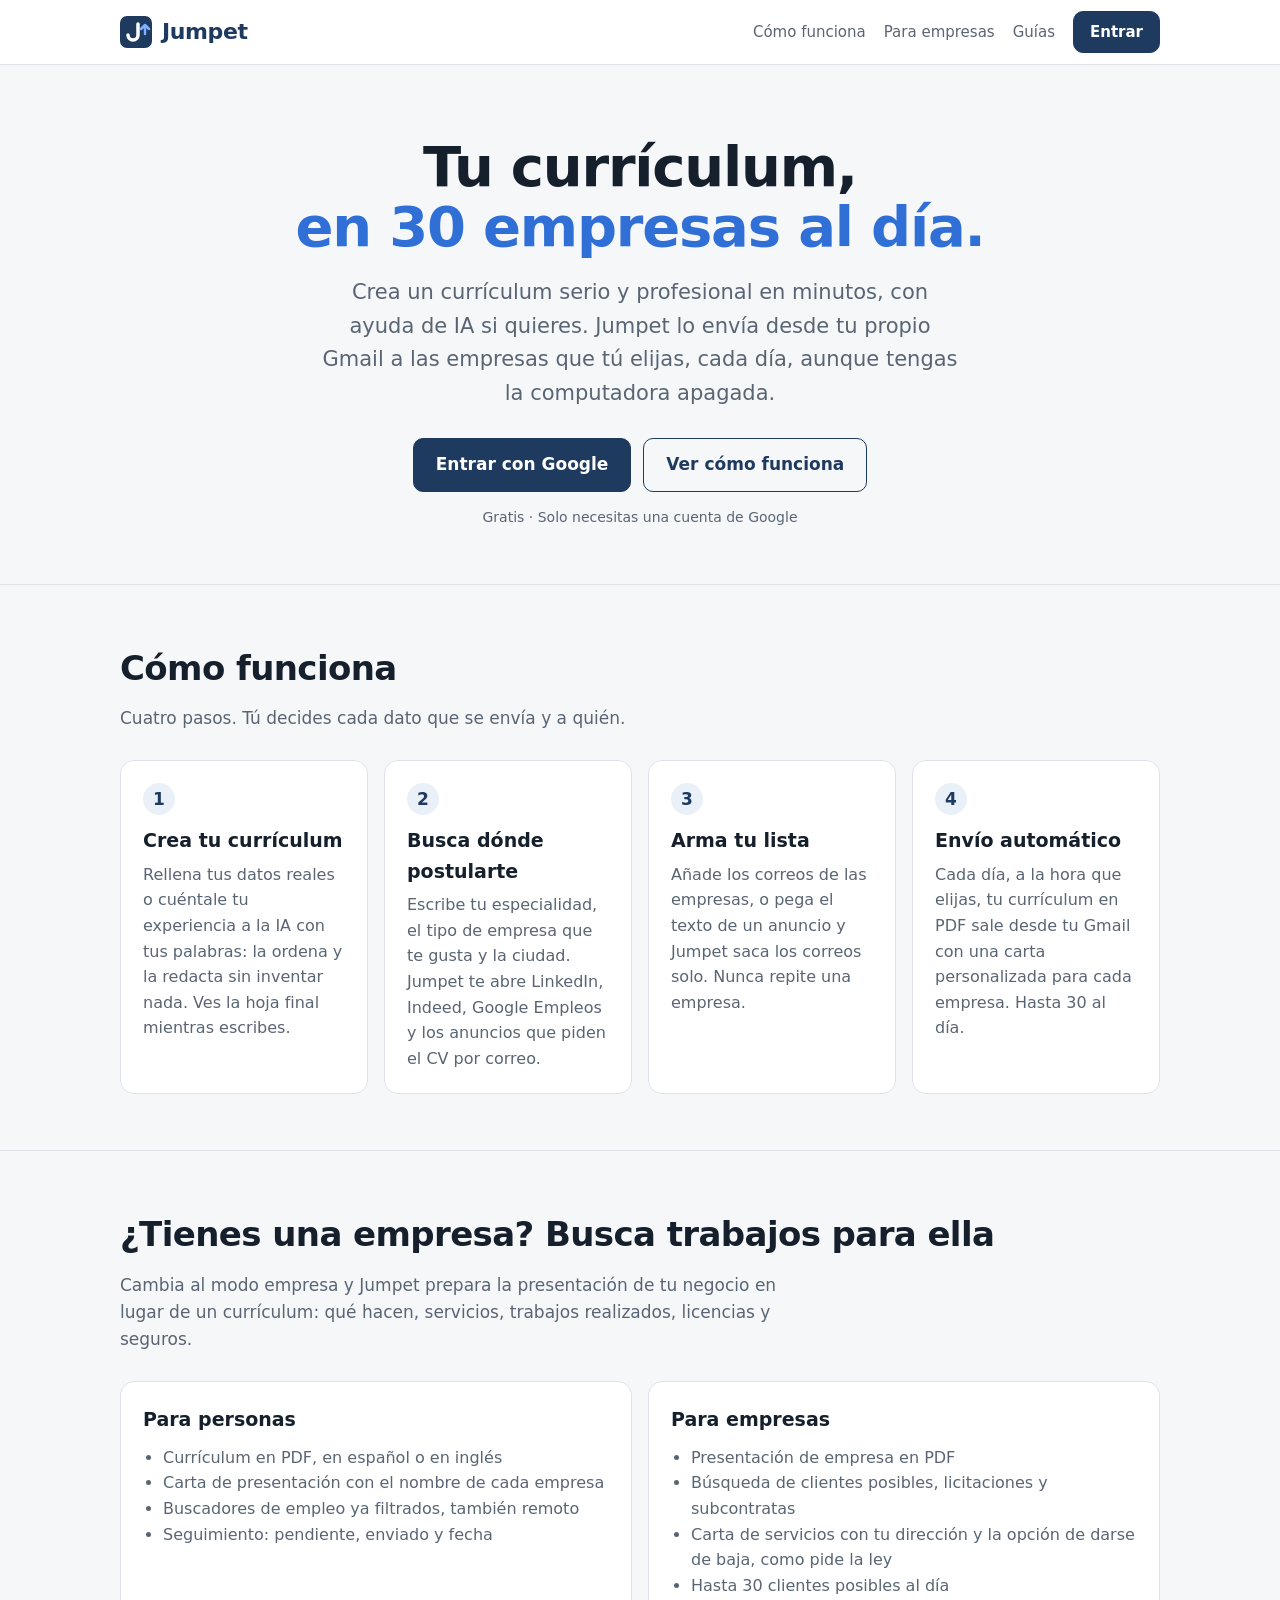
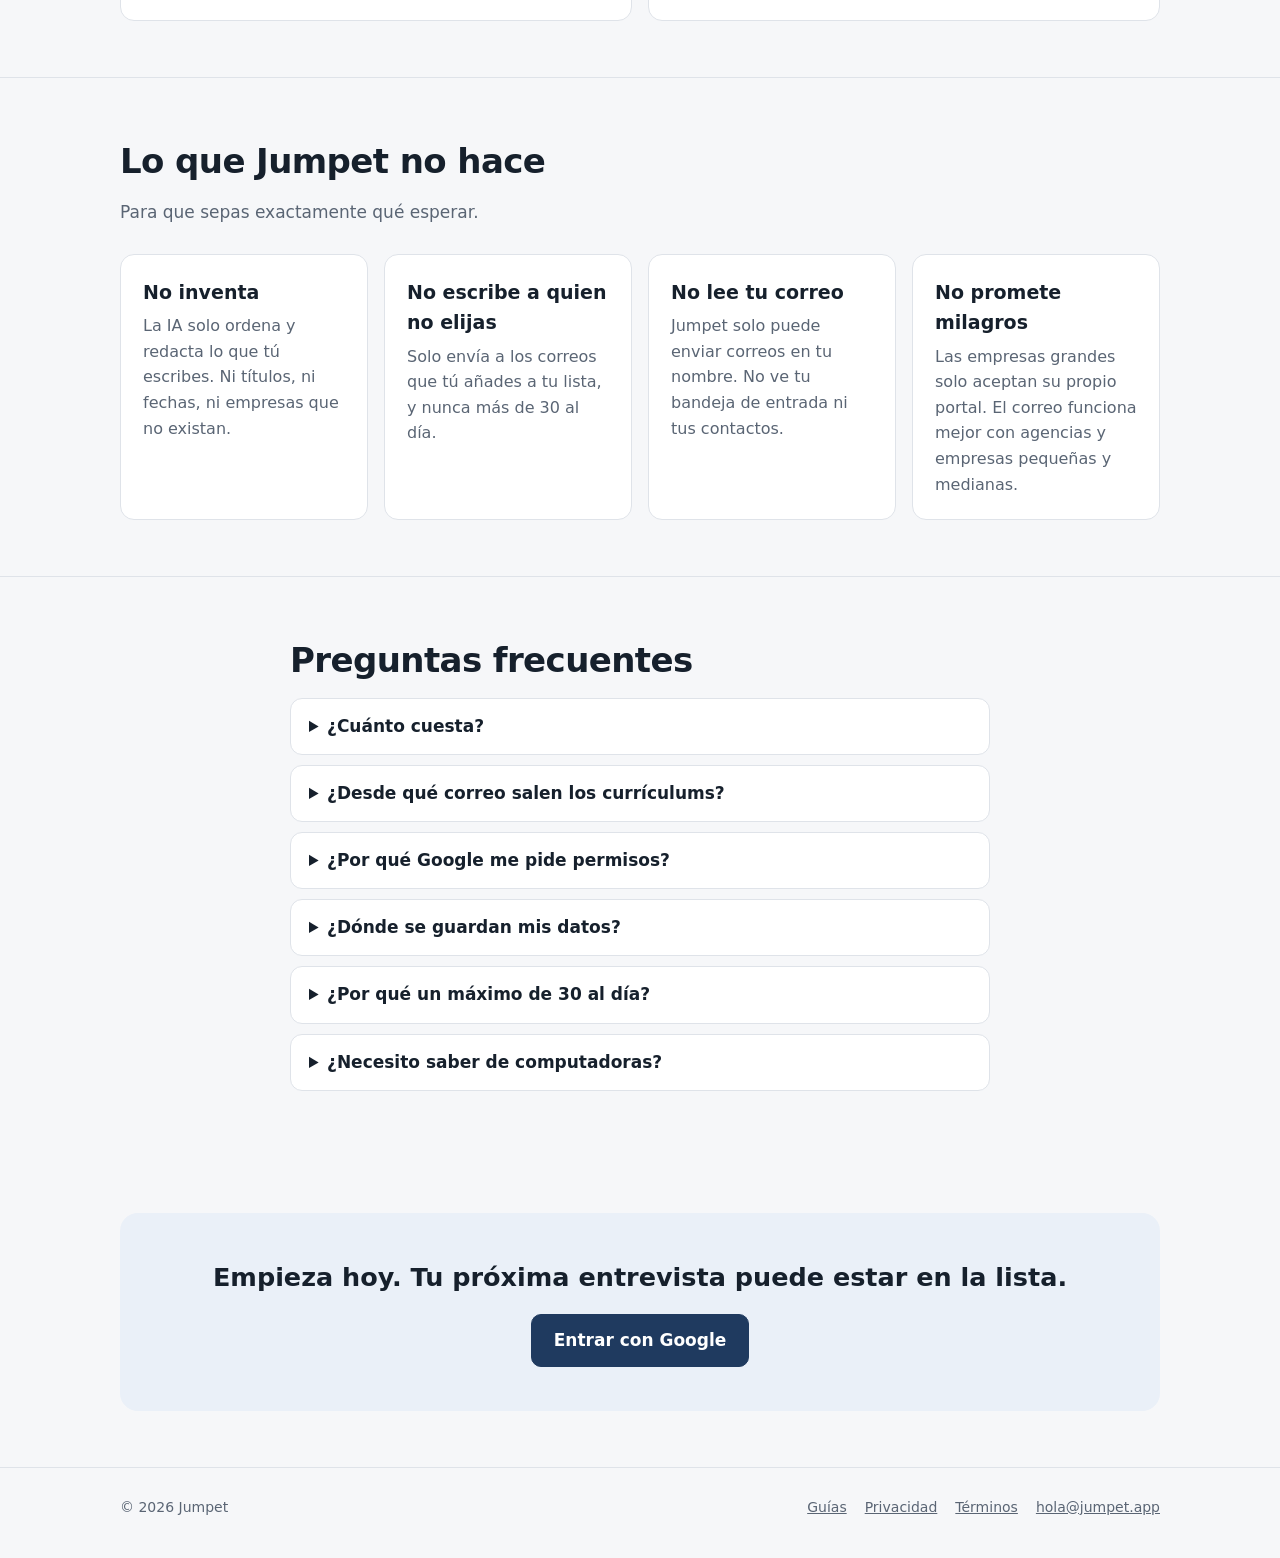
==== index.html @ 057f5fe2 "Portada, privacidad, términos y guías de Jumpet Co-Authored-By: Claude Opus 5.5 <noreply@anthropic.c" ====
<!DOCTYPE html>
<html lang="es">
<head>
<meta charset="utf-8">
<meta name="viewport" content="width=device-width, initial-scale=1">
<title>Jumpet · Tu currículum, en 30 empresas al día</title>
<meta name="description" content="Crea un currículum profesional con ayuda de IA y envíalo desde tu Gmail hasta a 30 empresas al día. Y si tienes una empresa, presenta tus servicios a clientes nuevos. Gratis.">
<link rel="canonical" href="https://jumpet.app/">
<link rel="icon" href="logo.svg" type="image/svg+xml">
<link rel="stylesheet" href="estilos.css">
<meta property="og:title" content="Jumpet · Tu currículum, en 30 empresas al día">
<meta property="og:description" content="Currículum profesional con IA y envío automático desde tu Gmail. Gratis.">
<meta property="og:url" content="https://jumpet.app/">
</head>
<body>
<header class="barra"><div class="envoltura">
  <a class="marca" href="./"><img src="logo.svg" alt="">Jumpet</a>
  <nav>
    <a class="ocultable" href="#como">Cómo funciona</a>
    <a class="ocultable" href="#empresas">Para empresas</a>
    <a class="ocultable" href="guias.html">Guías</a>
    <a class="boton" href="app.html">Entrar</a>
  </nav>
</div></header>

<main>
<section class="portada"><div class="envoltura">
  <h1>Tu currículum,<br><em>en 30 empresas al día.</em></h1>
  <p class="sub">Crea un currículum serio y profesional en minutos, con ayuda de IA si quieres. Jumpet lo envía desde tu propio Gmail a las empresas que tú elijas, cada día, aunque tengas la computadora apagada.</p>
  <div class="botones">
    <a class="boton" href="app.html">Entrar con Google</a>
    <a class="boton sec" href="#como">Ver cómo funciona</a>
  </div>
  <small>Gratis · Solo necesitas una cuenta de Google</small>
</div></section>

<section class="bloque" id="como"><div class="envoltura">
  <h2>Cómo funciona</h2>
  <p class="intro">Cuatro pasos. Tú decides cada dato que se envía y a quién.</p>
  <div class="rejilla">
    <div class="tarjeta"><span class="num">1</span><h3>Crea tu currículum</h3><p>Rellena tus datos reales o cuéntale tu experiencia a la IA con tus palabras: la ordena y la redacta sin inventar nada. Ves la hoja final mientras escribes.</p></div>
    <div class="tarjeta"><span class="num">2</span><h3>Busca dónde postularte</h3><p>Escribe tu especialidad, el tipo de empresa que te gusta y la ciudad. Jumpet te abre LinkedIn, Indeed, Google Empleos y los anuncios que piden el CV por correo.</p></div>
    <div class="tarjeta"><span class="num">3</span><h3>Arma tu lista</h3><p>Añade los correos de las empresas, o pega el texto de un anuncio y Jumpet saca los correos solo. Nunca repite una empresa.</p></div>
    <div class="tarjeta"><span class="num">4</span><h3>Envío automático</h3><p>Cada día, a la hora que elijas, tu currículum en PDF sale desde tu Gmail con una carta personalizada para cada empresa. Hasta 30 al día.</p></div>
  </div>
</div></section>

<section class="bloque" id="empresas"><div class="envoltura">
  <h2>¿Tienes una empresa? Busca trabajos para ella</h2>
  <p class="intro">Cambia al modo empresa y Jumpet prepara la presentación de tu negocio en lugar de un currículum: qué hacen, servicios, trabajos realizados, licencias y seguros.</p>
  <div class="dos">
    <div class="tarjeta"><h3>Para personas</h3><ul><li>Currículum en PDF, en español o en inglés</li><li>Carta de presentación con el nombre de cada empresa</li><li>Buscadores de empleo ya filtrados, también remoto</li><li>Seguimiento: pendiente, enviado y fecha</li></ul></div>
    <div class="tarjeta"><h3>Para empresas</h3><ul><li>Presentación de empresa en PDF</li><li>Búsqueda de clientes posibles, licitaciones y subcontratas</li><li>Carta de servicios con tu dirección y la opción de darse de baja, como pide la ley</li><li>Hasta 30 clientes posibles al día</li></ul></div>
  </div>
</div></section>

<section class="bloque"><div class="envoltura">
  <h2>Lo que Jumpet no hace</h2>
  <p class="intro">Para que sepas exactamente qué esperar.</p>
  <div class="rejilla">
    <div class="tarjeta"><h3>No inventa</h3><p>La IA solo ordena y redacta lo que tú escribes. Ni títulos, ni fechas, ni empresas que no existan.</p></div>
    <div class="tarjeta"><h3>No escribe a quien no elijas</h3><p>Solo envía a los correos que tú añades a tu lista, y nunca más de 30 al día.</p></div>
    <div class="tarjeta"><h3>No lee tu correo</h3><p>Jumpet solo puede enviar correos en tu nombre. No ve tu bandeja de entrada ni tus contactos.</p></div>
    <div class="tarjeta"><h3>No promete milagros</h3><p>Las empresas grandes solo aceptan su propio portal. El correo funciona mejor con agencias y empresas pequeñas y medianas.</p></div>
  </div>
</div></section>

<section class="bloque"><div class="texto">
  <h2>Preguntas frecuentes</h2>
  <details><summary>¿Cuánto cuesta?</summary><p>Nada. Jumpet es gratis. La portada y las guías muestran anuncios para cubrir los costes; la aplicación no tiene anuncios.</p></details>
  <details><summary>¿Desde qué correo salen los currículums?</summary><p>Desde tu propio Gmail, el de la cuenta con la que entras. Las respuestas de las empresas te llegan a ti directamente.</p></details>
  <details><summary>¿Por qué Google me pide permisos?</summary><p>Para enviar los correos desde tu cuenta, para hacer el envío diario aunque cierres la página y para usar la IA. Jumpet no puede leer tu correo. Puedes quitar el permiso cuando quieras en tu cuenta de Google.</p></details>
  <details><summary>¿Dónde se guardan mis datos?</summary><p>En los servidores de Google, ligados a tu cuenta. No los vendemos ni los compartimos. Puedes borrarlos todos con un botón dentro de la aplicación. Lo explicamos en la <a href="privacidad.html">política de privacidad</a>.</p></details>
  <details><summary>¿Por qué un máximo de 30 al día?</summary><p>Porque enviar muchos correos de golpe hace que acaben en la carpeta de spam y daña la reputación de tu cuenta. Treinta envíos bien elegidos funcionan mejor que trescientos al azar.</p></details>
  <details><summary>¿Necesito saber de computadoras?</summary><p>No. Si sabes usar Gmail, sabes usar Jumpet.</p></details>
</div></section>

<div class="envoltura"><div class="llamada">
  <h2>Empieza hoy. Tu próxima entrevista puede estar en la lista.</h2>
  <a class="boton" href="app.html">Entrar con Google</a>
</div></div>
</main>

<footer><div class="envoltura">
  <span>© 2026 Jumpet</span>
  <nav><a href="guias.html">Guías</a><a href="privacidad.html">Privacidad</a><a href="terminos.html">Términos</a><a href="mailto:hola@jumpet.app">hola@jumpet.app</a></nav>
</div></footer>
</body>
</html>
---- estilos.css ----
:root{--bg:#f6f7f9;--card:#fff;--ink:#16202c;--mute:#5a6574;--line:#dfe3e9;--acc:#1f3a5f;--acc2:#2f6fd6;--soft:#eaf0f8;--btnink:#fff}
@media (prefers-color-scheme:dark){:root{--bg:#0e1319;--card:#161e28;--ink:#e6ebf2;--mute:#9aa5b4;--line:#283240;--acc:#a8c4f2;--acc2:#7fa8f0;--soft:#1c2633;--btnink:#0e1319}}
*{box-sizing:border-box}
body{margin:0;background:var(--bg);color:var(--ink);font:17px/1.6 system-ui,-apple-system,"Segoe UI",Roboto,sans-serif}
a{color:var(--acc2)}
.envoltura{max-width:1080px;margin:0 auto;padding:0 20px}
.texto{max-width:740px;margin:0 auto;padding:0 20px}
header.barra{background:var(--card);border-bottom:1px solid var(--line)}
header.barra .envoltura{display:flex;align-items:center;justify-content:space-between;gap:16px;min-height:64px}
.marca{display:flex;align-items:center;gap:10px;color:var(--acc);font-weight:800;font-size:22px;text-decoration:none;letter-spacing:-.4px}
.marca img{width:32px;height:32px}
.barra nav{display:flex;gap:18px;align-items:center;font-size:15px}
.barra nav a{color:var(--mute);text-decoration:none}
.barra nav a:hover{color:var(--ink)}
.boton{display:inline-block;padding:12px 22px;border-radius:10px;background:var(--acc);color:var(--btnink);font-weight:700;text-decoration:none;border:1px solid var(--acc)}
.boton:hover{filter:brightness(1.1)}
.boton.sec{background:none;color:var(--acc)}
.barra .boton{padding:8px 16px;font-size:15px;color:var(--btnink)}
.portada{padding:72px 0 56px;text-align:center}
.portada h1{font-size:clamp(34px,6vw,56px);line-height:1.08;margin:0 0 18px;letter-spacing:-1.2px}
.portada h1 em{font-style:normal;color:var(--acc2)}
.portada p.sub{font-size:clamp(18px,2.4vw,21px);color:var(--mute);max-width:640px;margin:0 auto 28px}
.portada .botones{display:flex;gap:12px;justify-content:center;flex-wrap:wrap}
.portada small{display:block;margin-top:14px;color:var(--mute);font-size:14px}
section.bloque{padding:56px 0;border-top:1px solid var(--line)}
section.bloque h2{font-size:clamp(26px,3.6vw,34px);margin:0 0 10px;letter-spacing:-.6px}
section.bloque p.intro{color:var(--mute);margin:0 0 28px;max-width:680px}
.rejilla{display:grid;grid-template-columns:repeat(auto-fit,minmax(230px,1fr));gap:16px}
.tarjeta{background:var(--card);border:1px solid var(--line);border-radius:14px;padding:22px}
.tarjeta h3{margin:0 0 6px;font-size:19px}
.tarjeta p{margin:0;color:var(--mute);font-size:16px}
.tarjeta .num{display:inline-grid;place-items:center;width:32px;height:32px;border-radius:50%;background:var(--soft);color:var(--acc);font-weight:800;margin-bottom:10px}
.dos{display:grid;grid-template-columns:1fr 1fr;gap:16px}
.tarjeta ul{margin:10px 0 0;padding-left:20px;color:var(--mute);font-size:16px}
details{background:var(--card);border:1px solid var(--line);border-radius:12px;padding:14px 18px;margin-bottom:10px}
summary{font-weight:700;cursor:pointer}
details p{color:var(--mute);margin:10px 0 0}
.llamada{text-align:center;background:var(--soft);border-radius:18px;padding:44px 20px;margin:56px 0}
.llamada h2{margin:0 0 16px}
footer{border-top:1px solid var(--line);padding:28px 0 40px;color:var(--mute);font-size:14px}
footer .envoltura{display:flex;flex-wrap:wrap;gap:10px 22px;justify-content:space-between}
footer nav{display:flex;flex-wrap:wrap;gap:8px 18px}
footer a{color:var(--mute)}
article{padding:44px 0 24px}
article h1{font-size:clamp(30px,5vw,42px);line-height:1.15;letter-spacing:-.8px;margin:0 0 8px}
article .fecha{color:var(--mute);font-size:14px;margin:0 0 28px}
article h2{font-size:24px;margin:34px 0 8px;letter-spacing:-.3px}
article h3{font-size:19px;margin:24px 0 6px}
article li{margin-bottom:6px}
article blockquote{margin:16px 0;padding:12px 18px;border-left:4px solid var(--acc2);background:var(--card);border-radius:0 10px 10px 0}
article pre{white-space:pre-wrap;background:var(--card);border:1px solid var(--line);border-radius:10px;padding:14px 16px;font:15px/1.55 ui-monospace,Consolas,monospace}
article table{border-collapse:collapse;width:100%;font-size:16px;margin:12px 0}
article th,article td{border:1px solid var(--line);padding:8px 10px;text-align:left;vertical-align:top}
.cta-articulo{margin:36px 0;padding:22px;border:1px solid var(--line);border-radius:14px;background:var(--card)}
@media (max-width:720px){.dos{grid-template-columns:1fr}.barra nav a.ocultable{display:none}.portada{padding:48px 0 40px}}
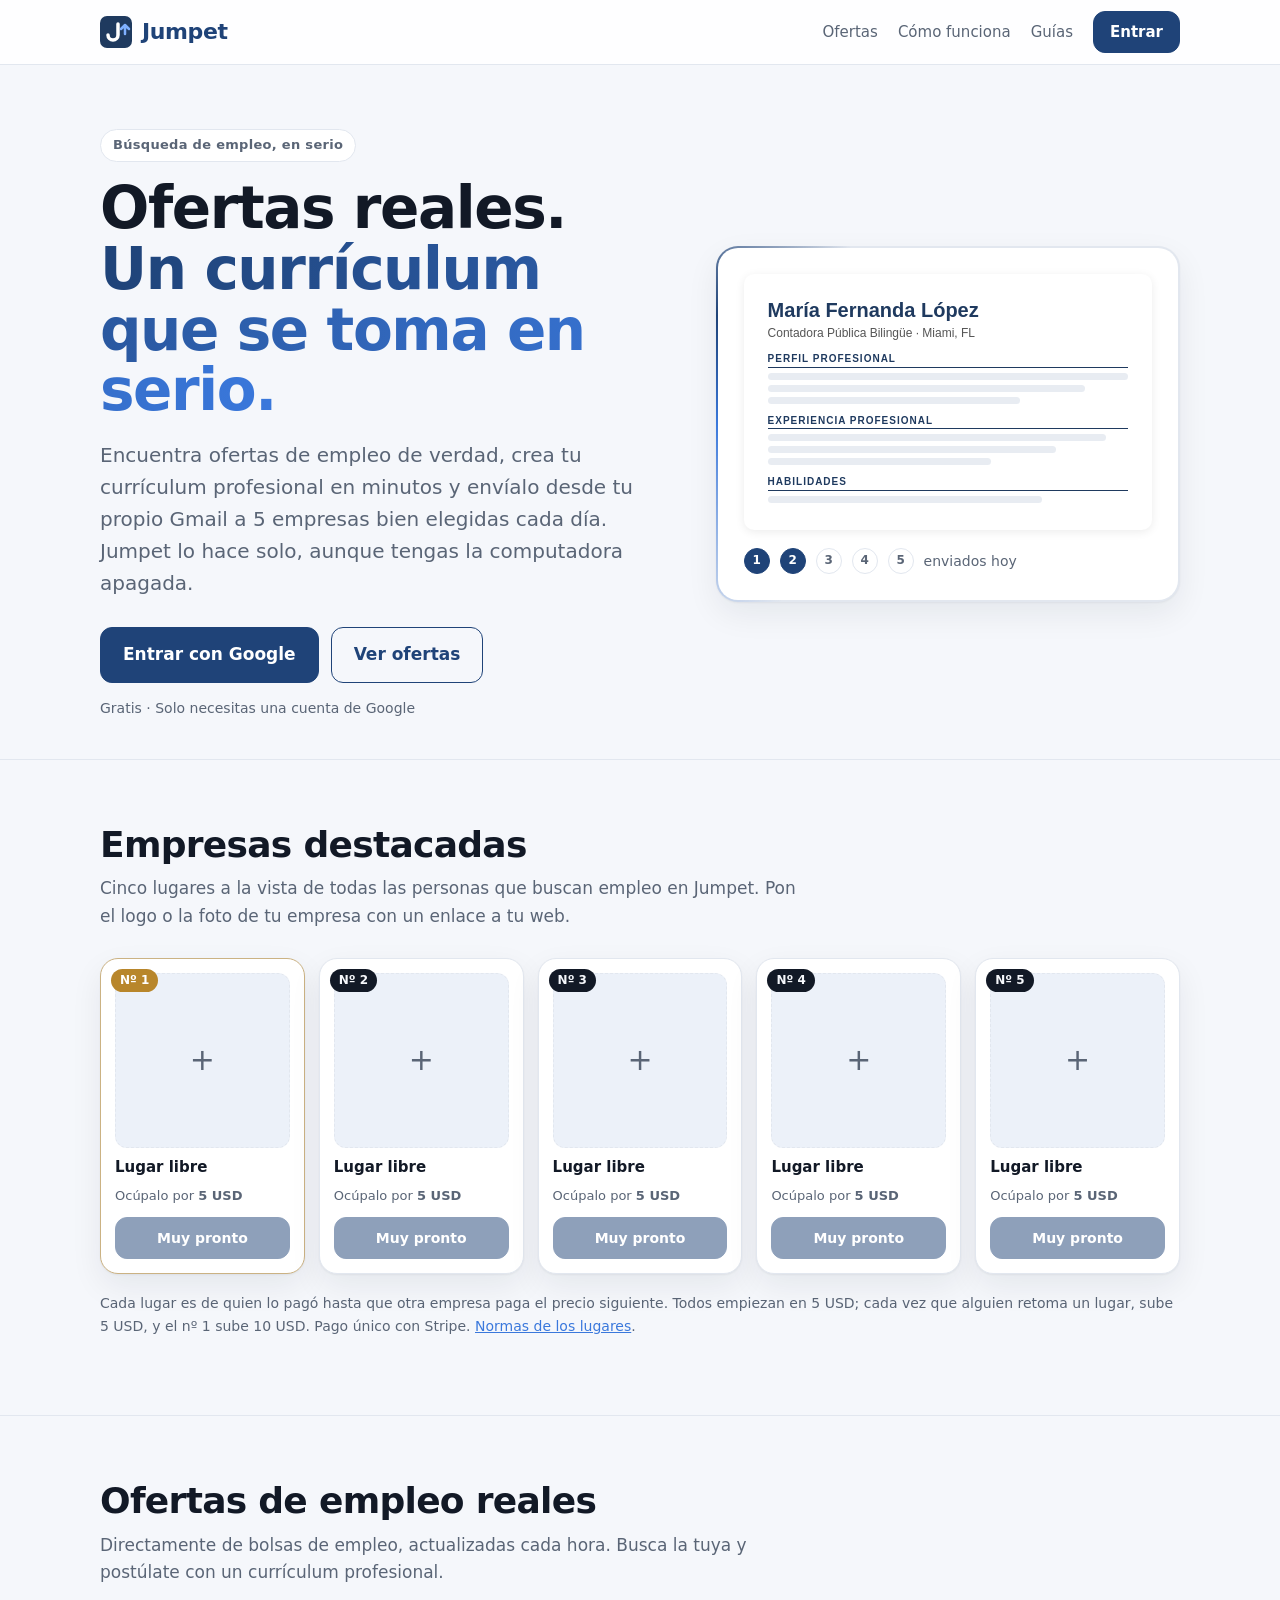
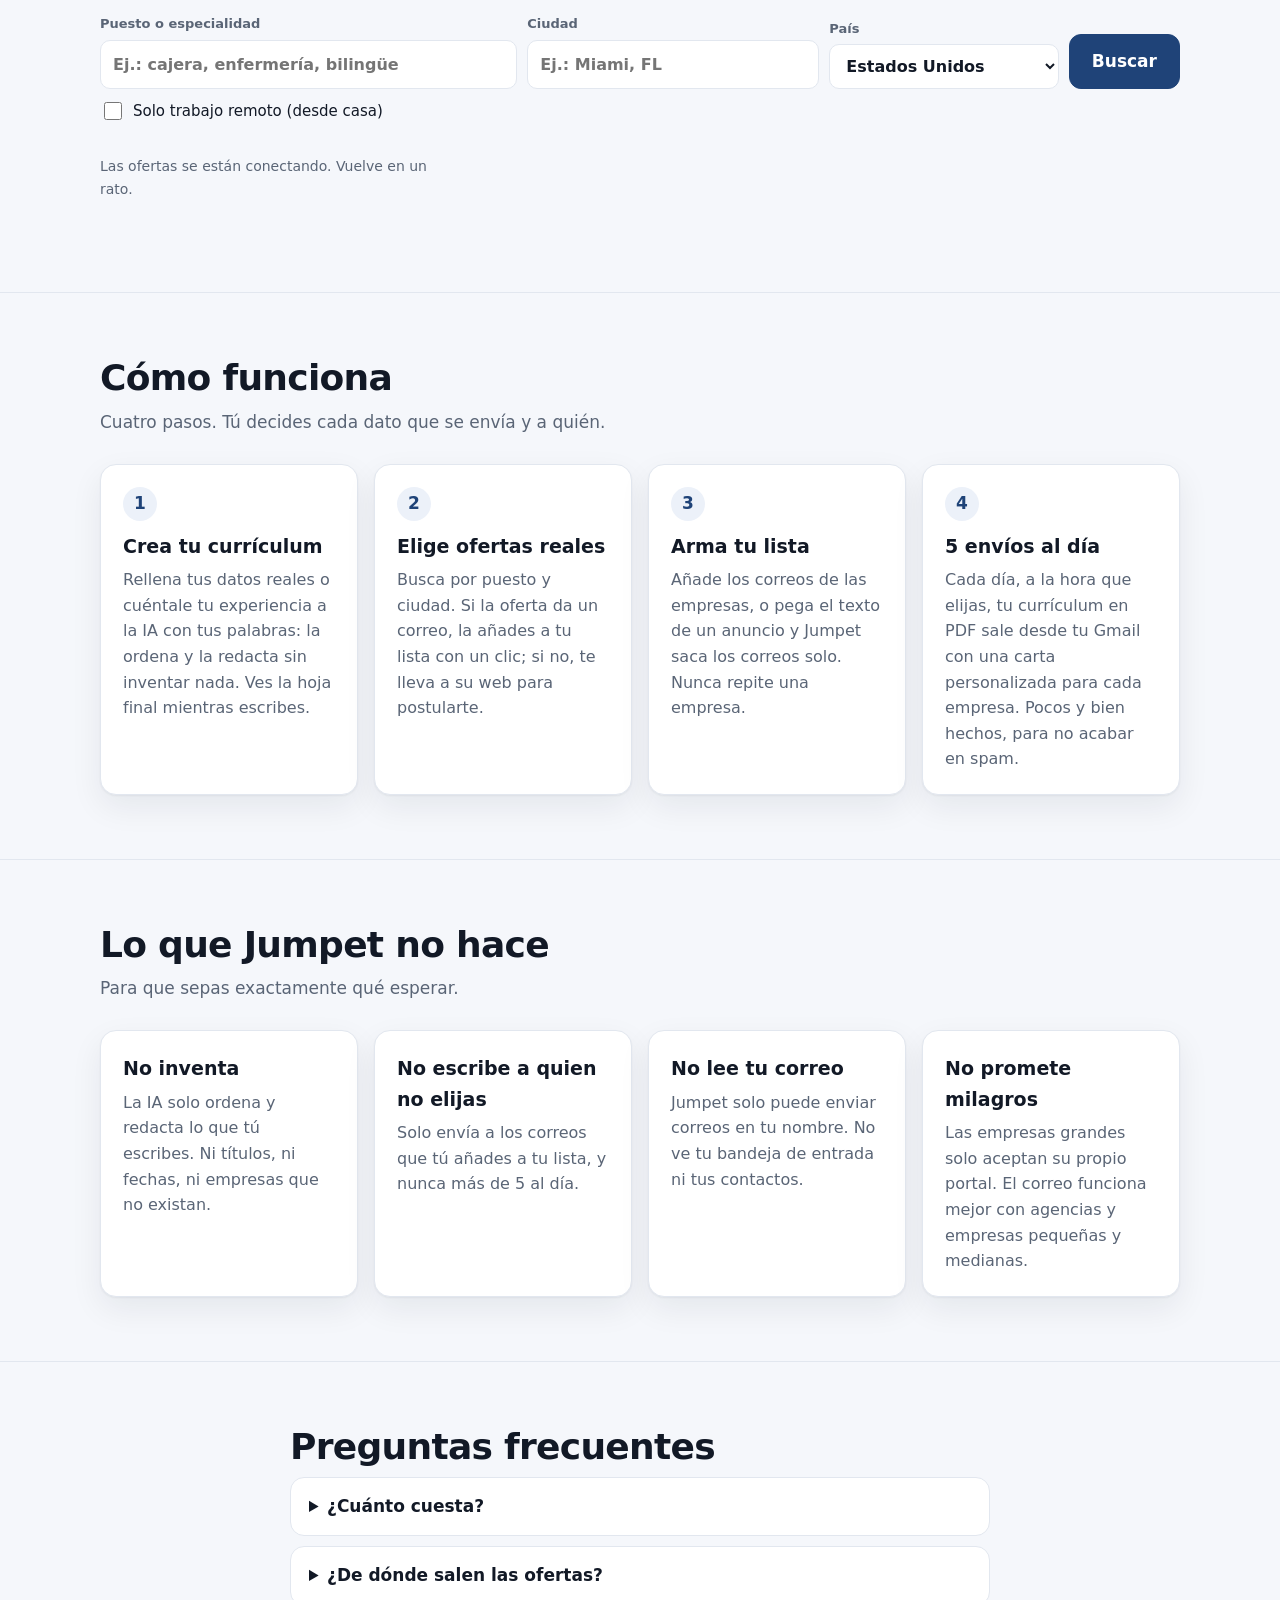
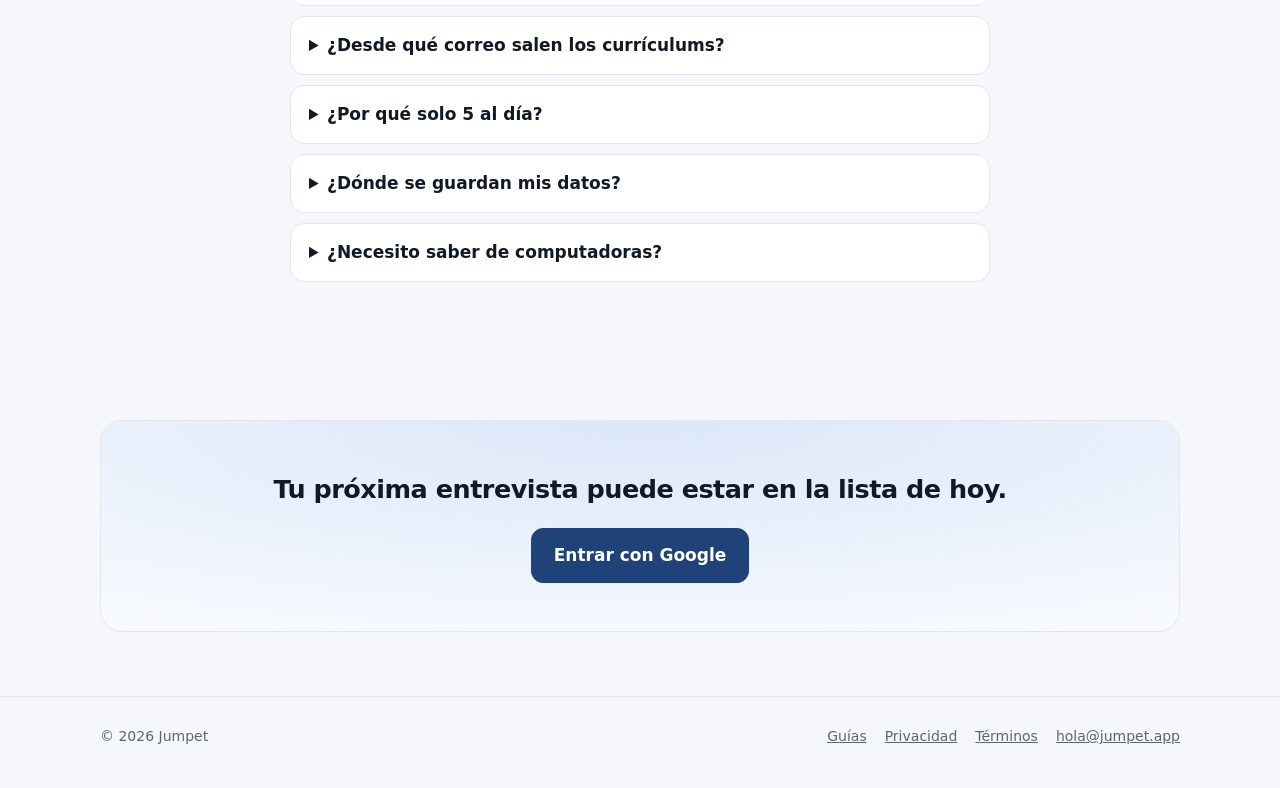
==== commit 837fe5ba: "Portada nueva: lugares destacados, ofertas reales, 5 envíos al día y solo búsqueda de empleo Co-Auth" ====
--- a/index.html
+++ b/index.html
@@ -3,21 +3,23 @@
 <head>
 <meta charset="utf-8">
 <meta name="viewport" content="width=device-width, initial-scale=1">
-<title>Jumpet · Tu currículum, en 30 empresas al día</title>
-<meta name="description" content="Crea un currículum profesional con ayuda de IA y envíalo desde tu Gmail hasta a 30 empresas al día. Y si tienes una empresa, presenta tus servicios a clientes nuevos. Gratis.">
+<title>Jumpet · Ofertas reales y tu currículum, cada día</title>
+<meta name="description" content="Ofertas de empleo reales, un currículum profesional con ayuda de IA y hasta 5 envíos al día desde tu propio Gmail. Gratis.">
 <link rel="canonical" href="https://jumpet.app/">
 <link rel="icon" href="logo.svg" type="image/svg+xml">
+<link rel="preconnect" href="https://api.jumpet.app">
 <link rel="stylesheet" href="estilos.css">
-<meta property="og:title" content="Jumpet · Tu currículum, en 30 empresas al día">
-<meta property="og:description" content="Currículum profesional con IA y envío automático desde tu Gmail. Gratis.">
+<meta property="og:title" content="Jumpet · Ofertas reales y tu currículum, cada día">
+<meta property="og:description" content="Ofertas de empleo reales y tu currículum profesional enviado desde tu Gmail. Gratis.">
 <meta property="og:url" content="https://jumpet.app/">
+<script src="portada.js" defer></script>
 </head>
 <body>
 <header class="barra"><div class="envoltura">
-  <a class="marca" href="./"><img src="logo.svg" alt="">Jumpet</a>
+  <a class="marca" href="./"><img src="logo.svg" alt="" width="32" height="32">Jumpet</a>
   <nav>
+    <a class="ocultable" href="#ofertas">Ofertas</a>
     <a class="ocultable" href="#como">Cómo funciona</a>
-    <a class="ocultable" href="#empresas">Para empresas</a>
     <a class="ocultable" href="guias.html">Guías</a>
     <a class="boton" href="app.html">Entrar</a>
   </nav>
@@ -25,61 +27,102 @@
 
 <main>
 <section class="portada"><div class="envoltura">
-  <h1>Tu currículum,<br><em>en 30 empresas al día.</em></h1>
-  <p class="sub">Crea un currículum serio y profesional en minutos, con ayuda de IA si quieres. Jumpet lo envía desde tu propio Gmail a las empresas que tú elijas, cada día, aunque tengas la computadora apagada.</p>
-  <div class="botones">
-    <a class="boton" href="app.html">Entrar con Google</a>
-    <a class="boton sec" href="#como">Ver cómo funciona</a>
+  <div>
+    <span class="etiqueta">Búsqueda de empleo, en serio</span>
+    <h1>Ofertas reales.<br><em>Un currículum que se toma en serio.</em></h1>
+    <p class="sub">Encuentra ofertas de empleo de verdad, crea tu currículum profesional en minutos y envíalo desde tu propio Gmail a 5 empresas bien elegidas cada día. Jumpet lo hace solo, aunque tengas la computadora apagada.</p>
+    <div class="botones">
+      <a class="boton" href="app.html">Entrar con Google</a>
+      <a class="boton sec" href="#ofertas">Ver ofertas</a>
+    </div>
+    <small>Gratis · Solo necesitas una cuenta de Google</small>
   </div>
-  <small>Gratis · Solo necesitas una cuenta de Google</small>
+  <div class="encuadre" aria-hidden="true"><div class="dentro">
+    <div class="hoja">
+      <b>María Fernanda López</b><i>Contadora Pública Bilingüe · Miami, FL</i>
+      <div class="raya">PERFIL PROFESIONAL</div><div class="linea"></div><div class="linea" style="width:88%"></div><div class="linea" style="width:70%"></div>
+      <div class="raya">EXPERIENCIA PROFESIONAL</div><div class="linea" style="width:94%"></div><div class="linea" style="width:80%"></div><div class="linea" style="width:62%"></div>
+      <div class="raya">HABILIDADES</div><div class="linea" style="width:76%"></div>
+    </div>
+    <div class="envios" id="envios"><span>1</span><span>2</span><span>3</span><span>4</span><span>5</span><em style="font-style:normal">enviados hoy</em></div>
+  </div></div>
 </div></section>
 
-<section class="bloque" id="como"><div class="envoltura">
+<section class="bloque" id="destacados"><div class="envoltura aparece">
+  <h2>Empresas destacadas</h2>
+  <p class="intro">Cinco lugares a la vista de todas las personas que buscan empleo en Jumpet. Pon el logo o la foto de tu empresa con un enlace a tu web.</p>
+  <div class="lugares" id="lugares"></div>
+  <p class="regla">Cada lugar es de quien lo pagó hasta que otra empresa paga el precio siguiente. Todos empiezan en 5 USD; cada vez que alguien retoma un lugar, sube 5 USD, y el nº 1 sube 10 USD. Pago único con Stripe. <a href="terminos.html#lugares">Normas de los lugares</a>.</p>
+</div></section>
+
+<section class="bloque" id="ofertas"><div class="envoltura aparece">
+  <h2>Ofertas de empleo reales</h2>
+  <p class="intro">Directamente de bolsas de empleo, actualizadas cada hora. Busca la tuya y postúlate con un currículum profesional.</p>
+  <form class="busca" id="formOfertas">
+    <label>Puesto o especialidad<input id="q" placeholder="Ej.: cajera, enfermería, bilingüe"></label>
+    <label>Ciudad<input id="donde" placeholder="Ej.: Miami, FL"></label>
+    <label>País<select id="pais"><option value="us">Estados Unidos</option><option value="mx">México</option><option value="es">España</option><option value="ca">Canadá</option><option value="gb">Reino Unido</option></select></label>
+    <button class="boton">Buscar</button>
+  </form>
+  <label class="chk"><input type="checkbox" id="remoto"> Solo trabajo remoto (desde casa)</label>
+  <div class="ofertas" id="listaOfertas"></div>
+  <p class="fuente" id="fuente"></p>
+</div></section>
+
+<section class="bloque" id="como"><div class="envoltura aparece">
   <h2>Cómo funciona</h2>
   <p class="intro">Cuatro pasos. Tú decides cada dato que se envía y a quién.</p>
   <div class="rejilla">
     <div class="tarjeta"><span class="num">1</span><h3>Crea tu currículum</h3><p>Rellena tus datos reales o cuéntale tu experiencia a la IA con tus palabras: la ordena y la redacta sin inventar nada. Ves la hoja final mientras escribes.</p></div>
-    <div class="tarjeta"><span class="num">2</span><h3>Busca dónde postularte</h3><p>Escribe tu especialidad, el tipo de empresa que te gusta y la ciudad. Jumpet te abre LinkedIn, Indeed, Google Empleos y los anuncios que piden el CV por correo.</p></div>
+    <div class="tarjeta"><span class="num">2</span><h3>Elige ofertas reales</h3><p>Busca por puesto y ciudad. Si la oferta da un correo, la añades a tu lista con un clic; si no, te lleva a su web para postularte.</p></div>
     <div class="tarjeta"><span class="num">3</span><h3>Arma tu lista</h3><p>Añade los correos de las empresas, o pega el texto de un anuncio y Jumpet saca los correos solo. Nunca repite una empresa.</p></div>
-    <div class="tarjeta"><span class="num">4</span><h3>Envío automático</h3><p>Cada día, a la hora que elijas, tu currículum en PDF sale desde tu Gmail con una carta personalizada para cada empresa. Hasta 30 al día.</p></div>
+    <div class="tarjeta"><span class="num">4</span><h3>5 envíos al día</h3><p>Cada día, a la hora que elijas, tu currículum en PDF sale desde tu Gmail con una carta personalizada para cada empresa. Pocos y bien hechos, para no acabar en spam.</p></div>
   </div>
 </div></section>
 
-<section class="bloque" id="empresas"><div class="envoltura">
-  <h2>¿Tienes una empresa? Busca trabajos para ella</h2>
-  <p class="intro">Cambia al modo empresa y Jumpet prepara la presentación de tu negocio en lugar de un currículum: qué hacen, servicios, trabajos realizados, licencias y seguros.</p>
-  <div class="dos">
-    <div class="tarjeta"><h3>Para personas</h3><ul><li>Currículum en PDF, en español o en inglés</li><li>Carta de presentación con el nombre de cada empresa</li><li>Buscadores de empleo ya filtrados, también remoto</li><li>Seguimiento: pendiente, enviado y fecha</li></ul></div>
-    <div class="tarjeta"><h3>Para empresas</h3><ul><li>Presentación de empresa en PDF</li><li>Búsqueda de clientes posibles, licitaciones y subcontratas</li><li>Carta de servicios con tu dirección y la opción de darse de baja, como pide la ley</li><li>Hasta 30 clientes posibles al día</li></ul></div>
-  </div>
-</div></section>
-
-<section class="bloque"><div class="envoltura">
+<section class="bloque"><div class="envoltura aparece">
   <h2>Lo que Jumpet no hace</h2>
   <p class="intro">Para que sepas exactamente qué esperar.</p>
   <div class="rejilla">
     <div class="tarjeta"><h3>No inventa</h3><p>La IA solo ordena y redacta lo que tú escribes. Ni títulos, ni fechas, ni empresas que no existan.</p></div>
-    <div class="tarjeta"><h3>No escribe a quien no elijas</h3><p>Solo envía a los correos que tú añades a tu lista, y nunca más de 30 al día.</p></div>
+    <div class="tarjeta"><h3>No escribe a quien no elijas</h3><p>Solo envía a los correos que tú añades a tu lista, y nunca más de 5 al día.</p></div>
     <div class="tarjeta"><h3>No lee tu correo</h3><p>Jumpet solo puede enviar correos en tu nombre. No ve tu bandeja de entrada ni tus contactos.</p></div>
     <div class="tarjeta"><h3>No promete milagros</h3><p>Las empresas grandes solo aceptan su propio portal. El correo funciona mejor con agencias y empresas pequeñas y medianas.</p></div>
   </div>
 </div></section>
 
-<section class="bloque"><div class="texto">
+<section class="bloque"><div class="texto aparece">
   <h2>Preguntas frecuentes</h2>
-  <details><summary>¿Cuánto cuesta?</summary><p>Nada. Jumpet es gratis. La portada y las guías muestran anuncios para cubrir los costes; la aplicación no tiene anuncios.</p></details>
+  <details><summary>¿Cuánto cuesta?</summary><p>Nada. Jumpet es gratis para quien busca empleo. Se mantiene con los lugares destacados que pagan las empresas.</p></details>
+  <details><summary>¿De dónde salen las ofertas?</summary><p>De bolsas de empleo públicas, a las que Jumpet se conecta. Cada oferta lleva a su anuncio original.</p></details>
   <details><summary>¿Desde qué correo salen los currículums?</summary><p>Desde tu propio Gmail, el de la cuenta con la que entras. Las respuestas de las empresas te llegan a ti directamente.</p></details>
-  <details><summary>¿Por qué Google me pide permisos?</summary><p>Para enviar los correos desde tu cuenta, para hacer el envío diario aunque cierres la página y para usar la IA. Jumpet no puede leer tu correo. Puedes quitar el permiso cuando quieras en tu cuenta de Google.</p></details>
-  <details><summary>¿Dónde se guardan mis datos?</summary><p>En los servidores de Google, ligados a tu cuenta. No los vendemos ni los compartimos. Puedes borrarlos todos con un botón dentro de la aplicación. Lo explicamos en la <a href="privacidad.html">política de privacidad</a>.</p></details>
-  <details><summary>¿Por qué un máximo de 30 al día?</summary><p>Porque enviar muchos correos de golpe hace que acaben en la carpeta de spam y daña la reputación de tu cuenta. Treinta envíos bien elegidos funcionan mejor que trescientos al azar.</p></details>
+  <details><summary>¿Por qué solo 5 al día?</summary><p>Porque enviar muchos correos de golpe hace que acaben en la carpeta de spam y daña la reputación de tu cuenta. Cinco envíos bien elegidos funcionan mejor que cincuenta al azar.</p></details>
+  <details><summary>¿Dónde se guardan mis datos?</summary><p>En los servidores de Google, ligados a tu cuenta. No los vendemos ni los compartimos, y puedes borrarlos todos con un botón dentro de la aplicación. Lo explicamos en la <a href="privacidad.html">política de privacidad</a>.</p></details>
   <details><summary>¿Necesito saber de computadoras?</summary><p>No. Si sabes usar Gmail, sabes usar Jumpet.</p></details>
 </div></section>
 
-<div class="envoltura"><div class="llamada">
-  <h2>Empieza hoy. Tu próxima entrevista puede estar en la lista.</h2>
+<div class="envoltura aparece"><div class="llamada">
+  <h2>Tu próxima entrevista puede estar en la lista de hoy.</h2>
   <a class="boton" href="app.html">Entrar con Google</a>
 </div></div>
 </main>
+
+<dialog id="compra">
+  <form id="formCompra" method="dialog">
+    <h2 id="compraTitulo">Ocupar el lugar nº 1</h2>
+    <p class="fuente" id="compraTexto"></p>
+    <label>Nombre de la empresa<input id="cNombre" maxlength="60" required></label>
+    <label>Web (empieza por https)<input id="cWeb" type="url" placeholder="https://tuempresa.com" required></label>
+    <label>Logo o foto (PNG, JPG o WEBP)<input id="cImg" type="file" accept="image/png,image/jpeg,image/webp" required></label>
+    <div class="previa" id="previa" hidden><img id="previaImg" alt="Vista previa del logo"><span class="fuente">Así se verá en la portada.</span></div>
+    <label class="chk"><input type="checkbox" id="cNormas" required> Acepto las <a href="terminos.html#lugares" target="_blank">normas de los lugares destacados</a>.</label>
+    <p class="error" id="cError"></p>
+    <div style="display:flex;gap:10px;flex-wrap:wrap">
+      <button class="boton" id="cPagar" value="pagar">Pagar con Stripe</button>
+      <button class="boton sec" value="cancelar" formnovalidate>Cancelar</button>
+    </div>
+  </form>
+</dialog>
 
 <footer><div class="envoltura">
   <span>© 2026 Jumpet</span>
--- a/estilos.css
+++ b/estilos.css
@@ -1,46 +1,121 @@
-:root{--bg:#f6f7f9;--card:#fff;--ink:#16202c;--mute:#5a6574;--line:#dfe3e9;--acc:#1f3a5f;--acc2:#2f6fd6;--soft:#eaf0f8;--btnink:#fff}
-@media (prefers-color-scheme:dark){:root{--bg:#0e1319;--card:#161e28;--ink:#e6ebf2;--mute:#9aa5b4;--line:#283240;--acc:#a8c4f2;--acc2:#7fa8f0;--soft:#1c2633;--btnink:#0e1319}}
+:root{--bg:#f5f7fb;--card:#fff;--ink:#121926;--mute:#5a6576;--line:#e2e7ef;--acc:#1f4378;--acc2:#3a78dc;--soft:#ecf1f9;--btnink:#fff;--oro:#b8862b;--sombra:0 1px 2px rgba(18,25,38,.05),0 12px 32px rgba(18,25,38,.07)}
+@media (prefers-color-scheme:dark){:root{--bg:#0c1117;--card:#141b24;--ink:#e7ecf3;--mute:#98a3b3;--line:#232e3c;--acc:#a9c5f5;--acc2:#7fa9f2;--soft:#19222e;--btnink:#0c1117;--oro:#e0b65c;--sombra:0 1px 2px rgba(0,0,0,.3),0 12px 32px rgba(0,0,0,.3)}}
 *{box-sizing:border-box}
-body{margin:0;background:var(--bg);color:var(--ink);font:17px/1.6 system-ui,-apple-system,"Segoe UI",Roboto,sans-serif}
+html{scroll-behavior:smooth}
+body{margin:0;background:var(--bg);color:var(--ink);font:17px/1.6 system-ui,-apple-system,"Segoe UI",Roboto,sans-serif;-webkit-font-smoothing:antialiased}
 a{color:var(--acc2)}
-.envoltura{max-width:1080px;margin:0 auto;padding:0 20px}
+img{max-width:100%}
+.envoltura{max-width:1120px;margin:0 auto;padding:0 20px}
 .texto{max-width:740px;margin:0 auto;padding:0 20px}
-header.barra{background:var(--card);border-bottom:1px solid var(--line)}
+
+/* Barra */
+header.barra{position:sticky;top:0;z-index:20;background:color-mix(in srgb,var(--card) 85%,transparent);backdrop-filter:saturate(1.4) blur(12px);-webkit-backdrop-filter:saturate(1.4) blur(12px);border-bottom:1px solid var(--line)}
 header.barra .envoltura{display:flex;align-items:center;justify-content:space-between;gap:16px;min-height:64px}
 .marca{display:flex;align-items:center;gap:10px;color:var(--acc);font-weight:800;font-size:22px;text-decoration:none;letter-spacing:-.4px}
 .marca img{width:32px;height:32px}
-.barra nav{display:flex;gap:18px;align-items:center;font-size:15px}
-.barra nav a{color:var(--mute);text-decoration:none}
+.barra nav{display:flex;gap:20px;align-items:center;font-size:15px}
+.barra nav a{color:var(--mute);text-decoration:none;transition:color .2s}
 .barra nav a:hover{color:var(--ink)}
-.boton{display:inline-block;padding:12px 22px;border-radius:10px;background:var(--acc);color:var(--btnink);font-weight:700;text-decoration:none;border:1px solid var(--acc)}
-.boton:hover{filter:brightness(1.1)}
-.boton.sec{background:none;color:var(--acc)}
-.barra .boton{padding:8px 16px;font-size:15px;color:var(--btnink)}
-.portada{padding:72px 0 56px;text-align:center}
-.portada h1{font-size:clamp(34px,6vw,56px);line-height:1.08;margin:0 0 18px;letter-spacing:-1.2px}
-.portada h1 em{font-style:normal;color:var(--acc2)}
-.portada p.sub{font-size:clamp(18px,2.4vw,21px);color:var(--mute);max-width:640px;margin:0 auto 28px}
-.portada .botones{display:flex;gap:12px;justify-content:center;flex-wrap:wrap}
+
+/* Botones */
+.boton{display:inline-flex;align-items:center;gap:8px;padding:13px 22px;border-radius:12px;background:var(--acc);color:var(--btnink);font:inherit;font-weight:700;text-decoration:none;border:1px solid var(--acc);cursor:pointer;transition:transform .2s,box-shadow .25s}
+.boton:hover{transform:translateY(-2px);box-shadow:0 10px 24px color-mix(in srgb,var(--acc) 28%,transparent)}
+.boton.sec{background:transparent;color:var(--acc)}
+.boton.sec:hover{box-shadow:none;border-color:var(--acc2)}
+.boton:disabled{opacity:.5;cursor:not-allowed;transform:none;box-shadow:none}
+.barra nav a.boton{padding:8px 16px;font-size:15px;color:var(--btnink)}
+
+/* Portada */
+.portada{padding:64px 0 40px}
+.portada .envoltura{display:grid;grid-template-columns:1.1fr .9fr;gap:48px;align-items:center}
+.etiqueta{display:inline-block;margin-bottom:16px;padding:5px 12px;border:1px solid var(--line);border-radius:99px;background:var(--card);color:var(--mute);font-size:13px;font-weight:600;letter-spacing:.3px}
+.portada h1{font-size:clamp(36px,5.6vw,58px);line-height:1.05;margin:0 0 18px;letter-spacing:-1.4px}
+.portada h1 em{font-style:normal;background:linear-gradient(90deg,var(--acc),var(--acc2));-webkit-background-clip:text;background-clip:text;color:transparent}
+.portada p.sub{font-size:clamp(18px,2.2vw,20px);color:var(--mute);max-width:560px;margin:0 0 28px}
+.portada .botones{display:flex;gap:12px;flex-wrap:wrap}
 .portada small{display:block;margin-top:14px;color:var(--mute);font-size:14px}
-section.bloque{padding:56px 0;border-top:1px solid var(--line)}
-section.bloque h2{font-size:clamp(26px,3.6vw,34px);margin:0 0 10px;letter-spacing:-.6px}
-section.bloque p.intro{color:var(--mute);margin:0 0 28px;max-width:680px}
+
+/* El encuadre animado: un borde que gira despacio alrededor de la hoja de ejemplo */
+@property --ang{syntax:'<angle>';inherits:false;initial-value:0deg}
+.encuadre{position:relative;border-radius:22px;padding:2px;background:conic-gradient(from var(--ang),transparent 0 62%,var(--acc2) 75%,var(--acc) 82%,transparent 92%),var(--line);animation:girar 7s linear infinite;box-shadow:var(--sombra)}
+@keyframes girar{to{--ang:360deg}}
+.encuadre .dentro{border-radius:20px;background:var(--card);padding:26px}
+.hoja{background:#fff;color:#222;border-radius:10px;padding:22px 24px;box-shadow:0 2px 10px rgba(0,0,0,.08);font:12px/1.45 Arial,Helvetica,sans-serif}
+.hoja b{display:block;font-size:20px;color:#1f3a5f}
+.hoja i{display:block;color:#555;font-style:normal;margin-bottom:8px}
+.hoja .raya{border-bottom:1.5px solid #1f3a5f;color:#1f3a5f;font-weight:700;letter-spacing:1px;font-size:10px;margin:10px 0 5px}
+.hoja .linea{height:7px;border-radius:4px;background:#e8ecf2;margin:5px 0}
+.envios{display:flex;align-items:center;gap:10px;margin-top:18px;color:var(--mute);font-size:14px}
+.envios span{width:26px;height:26px;border-radius:50%;display:grid;place-items:center;border:1.5px solid var(--line);font-size:12px;font-weight:700;color:var(--mute)}
+.envios span.ok{background:var(--acc);border-color:var(--acc);color:var(--btnink);animation:pop .4s cubic-bezier(.3,1.6,.5,1)}
+@keyframes pop{from{transform:scale(.4)}}
+
+/* Lugares destacados */
+section.bloque{padding:64px 0;border-top:1px solid var(--line)}
+section.bloque h2{font-size:clamp(26px,3.4vw,36px);margin:0 0 10px;letter-spacing:-.7px;line-height:1.15}
+section.bloque p.intro{color:var(--mute);margin:0 0 28px;max-width:700px}
+.lugares{display:grid;grid-template-columns:repeat(5,minmax(0,1fr));gap:14px}
+.lugar{position:relative;display:flex;flex-direction:column;gap:10px;padding:14px;border:1px solid var(--line);border-radius:18px;background:var(--card);box-shadow:var(--sombra);transition:transform .25s,border-color .25s}
+.lugar:hover{transform:translateY(-3px);border-color:var(--acc2)}
+.lugar.uno{border-color:color-mix(in srgb,var(--oro) 55%,var(--line))}
+.lugar .num{position:absolute;top:10px;left:10px;z-index:1;padding:2px 9px;border-radius:99px;background:var(--ink);color:var(--bg);font-size:12px;font-weight:800}
+.lugar.uno .num{background:var(--oro);color:#fff}
+.lugar .foto{aspect-ratio:1;border-radius:12px;display:grid;place-items:center;overflow:hidden;background:var(--soft);border:1.5px dashed var(--line);color:var(--mute);font-size:30px;text-decoration:none}
+.lugar .foto img{width:100%;height:100%;object-fit:contain;background:#fff}
+.lugar.ocupado .foto{border-style:solid;background:#fff}
+.lugar .nombre{font-weight:700;font-size:15px;line-height:1.25;min-height:1.25em;overflow:hidden;text-overflow:ellipsis;white-space:nowrap}
+.lugar .precio{color:var(--mute);font-size:13px}
+.lugar .boton{justify-content:center;padding:9px 12px;font-size:14px}
+.regla{margin-top:18px;color:var(--mute);font-size:14px}
+
+/* Ofertas reales */
+.busca{display:grid;grid-template-columns:2fr 1.4fr 1.1fr auto;gap:10px;align-items:end;margin-bottom:10px}
+.busca label{font-size:13px;font-weight:600;color:var(--mute)}
+.busca input,.busca select,dialog input{display:block;width:100%;margin-top:5px;padding:11px 12px;border:1px solid var(--line);border-radius:10px;background:var(--card);color:var(--ink);font:inherit;font-size:16px}
+.busca input:focus,.busca select:focus,dialog input:focus{outline:none;border-color:var(--acc2);box-shadow:0 0 0 3px color-mix(in srgb,var(--acc2) 22%,transparent)}
+.chk{display:flex;gap:8px;align-items:center;font-size:15px;color:var(--ink)}
+.chk input{width:18px;height:18px;accent-color:var(--acc)}
+.ofertas{display:grid;grid-template-columns:repeat(auto-fill,minmax(300px,1fr));gap:14px;margin:18px 0 8px}
+.oferta{display:flex;flex-direction:column;gap:6px;padding:18px;border:1px solid var(--line);border-radius:16px;background:var(--card);text-decoration:none;color:inherit;box-shadow:var(--sombra);animation:subir .45s cubic-bezier(.2,.7,.2,1) both;transition:transform .2s,border-color .2s}
+.oferta:hover{transform:translateY(-3px);border-color:var(--acc2)}
+.oferta h3{margin:0;font-size:16.5px;line-height:1.3}
+.oferta .meta{color:var(--mute);font-size:14px}
+.oferta .res{color:var(--mute);font-size:14px;flex:1}
+.oferta .ver{color:var(--acc2);font-weight:700;font-size:14px}
+.fantasma{height:170px;border-radius:16px;background:linear-gradient(90deg,var(--soft),var(--line),var(--soft));background-size:200% 100%;animation:brillo 1.2s ease-in-out infinite}
+@keyframes brillo{to{background-position:-200% 0}}
+@keyframes subir{from{opacity:0;transform:translateY(10px)}}
+.fuente{color:var(--mute);font-size:14px}
+
+/* Tarjetas y bloques comunes */
 .rejilla{display:grid;grid-template-columns:repeat(auto-fit,minmax(230px,1fr));gap:16px}
-.tarjeta{background:var(--card);border:1px solid var(--line);border-radius:14px;padding:22px}
+.tarjeta{background:var(--card);border:1px solid var(--line);border-radius:16px;padding:22px;box-shadow:var(--sombra)}
 .tarjeta h3{margin:0 0 6px;font-size:19px}
 .tarjeta p{margin:0;color:var(--mute);font-size:16px}
-.tarjeta .num{display:inline-grid;place-items:center;width:32px;height:32px;border-radius:50%;background:var(--soft);color:var(--acc);font-weight:800;margin-bottom:10px}
-.dos{display:grid;grid-template-columns:1fr 1fr;gap:16px}
-.tarjeta ul{margin:10px 0 0;padding-left:20px;color:var(--mute);font-size:16px}
-details{background:var(--card);border:1px solid var(--line);border-radius:12px;padding:14px 18px;margin-bottom:10px}
+.tarjeta .num{display:inline-grid;place-items:center;width:34px;height:34px;border-radius:50%;background:var(--soft);color:var(--acc);font-weight:800;margin-bottom:10px}
+details{background:var(--card);border:1px solid var(--line);border-radius:14px;padding:15px 18px;margin-bottom:10px}
 summary{font-weight:700;cursor:pointer}
 details p{color:var(--mute);margin:10px 0 0}
-.llamada{text-align:center;background:var(--soft);border-radius:18px;padding:44px 20px;margin:56px 0}
-.llamada h2{margin:0 0 16px}
+.llamada{text-align:center;border-radius:22px;padding:48px 20px;margin:64px 0;background:radial-gradient(120% 140% at 50% 0%,color-mix(in srgb,var(--acc2) 18%,var(--card)),var(--card));border:1px solid var(--line)}
+.llamada h2{margin:0 0 18px;letter-spacing:-.5px}
+
+/* Compra de un lugar */
+dialog{width:min(480px,calc(100% - 32px));border:1px solid var(--line);border-radius:20px;padding:24px;background:var(--card);color:var(--ink);box-shadow:0 30px 80px rgba(0,0,0,.35)}
+dialog[open]{animation:subir .3s both}
+dialog::backdrop{background:rgba(8,12,18,.55);backdrop-filter:blur(3px)}
+dialog h2{margin:0 0 6px;font-size:22px}
+dialog label{display:block;margin:12px 0;font-size:13px;font-weight:600;color:var(--mute)}
+.previa{display:flex;gap:14px;align-items:center;margin:8px 0}
+.previa img{width:72px;height:72px;border-radius:12px;object-fit:contain;background:#fff;border:1px solid var(--line)}
+.error{color:#c0392b;font-weight:600;font-size:14px;min-height:1.2em}
+
+/* Pie */
 footer{border-top:1px solid var(--line);padding:28px 0 40px;color:var(--mute);font-size:14px}
 footer .envoltura{display:flex;flex-wrap:wrap;gap:10px 22px;justify-content:space-between}
 footer nav{display:flex;flex-wrap:wrap;gap:8px 18px}
 footer a{color:var(--mute)}
+
+/* Artículos */
 article{padding:44px 0 24px}
 article h1{font-size:clamp(30px,5vw,42px);line-height:1.15;letter-spacing:-.8px;margin:0 0 8px}
 article .fecha{color:var(--mute);font-size:14px;margin:0 0 28px}
@@ -51,5 +126,12 @@
 article pre{white-space:pre-wrap;background:var(--card);border:1px solid var(--line);border-radius:10px;padding:14px 16px;font:15px/1.55 ui-monospace,Consolas,monospace}
 article table{border-collapse:collapse;width:100%;font-size:16px;margin:12px 0}
 article th,article td{border:1px solid var(--line);padding:8px 10px;text-align:left;vertical-align:top}
-.cta-articulo{margin:36px 0;padding:22px;border:1px solid var(--line);border-radius:14px;background:var(--card)}
-@media (max-width:720px){.dos{grid-template-columns:1fr}.barra nav a.ocultable{display:none}.portada{padding:48px 0 40px}}
+.cta-articulo{margin:36px 0;padding:22px;border:1px solid var(--line);border-radius:16px;background:var(--card)}
+
+/* Aparición suave al bajar */
+.aparece{opacity:0;transform:translateY(16px);transition:opacity .7s cubic-bezier(.2,.7,.2,1),transform .7s cubic-bezier(.2,.7,.2,1)}
+.aparece.visible{opacity:1;transform:none}
+
+@media (max-width:960px){.lugares{grid-template-columns:repeat(3,minmax(0,1fr))}.portada .envoltura{grid-template-columns:1fr;gap:36px}}
+@media (max-width:720px){.barra nav a.ocultable{display:none}.portada{padding:40px 0 24px}.lugares{grid-template-columns:repeat(2,minmax(0,1fr))}.busca{grid-template-columns:1fr 1fr}.busca button{grid-column:1/-1}}
+@media (prefers-reduced-motion:reduce){*,*::before{animation:none!important;transition:none!important;scroll-behavior:auto!important}.aparece{opacity:1;transform:none}}
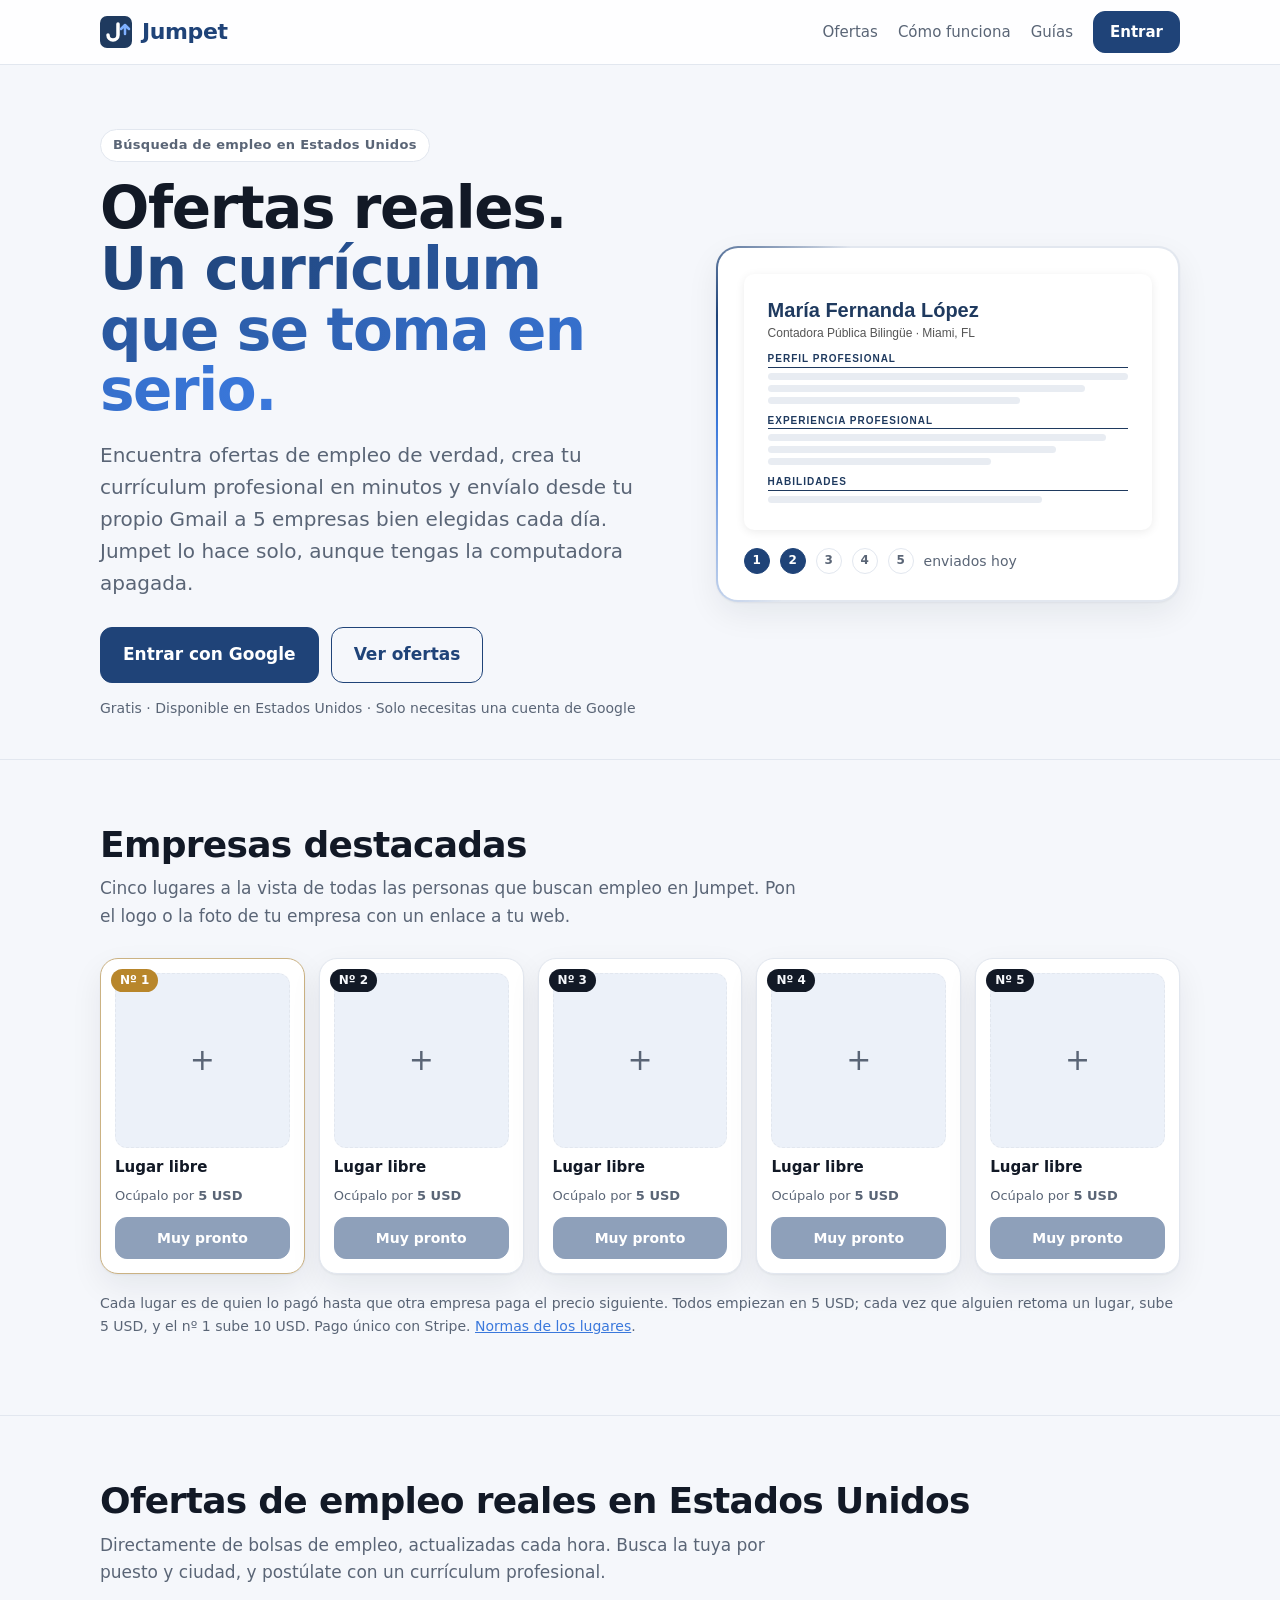
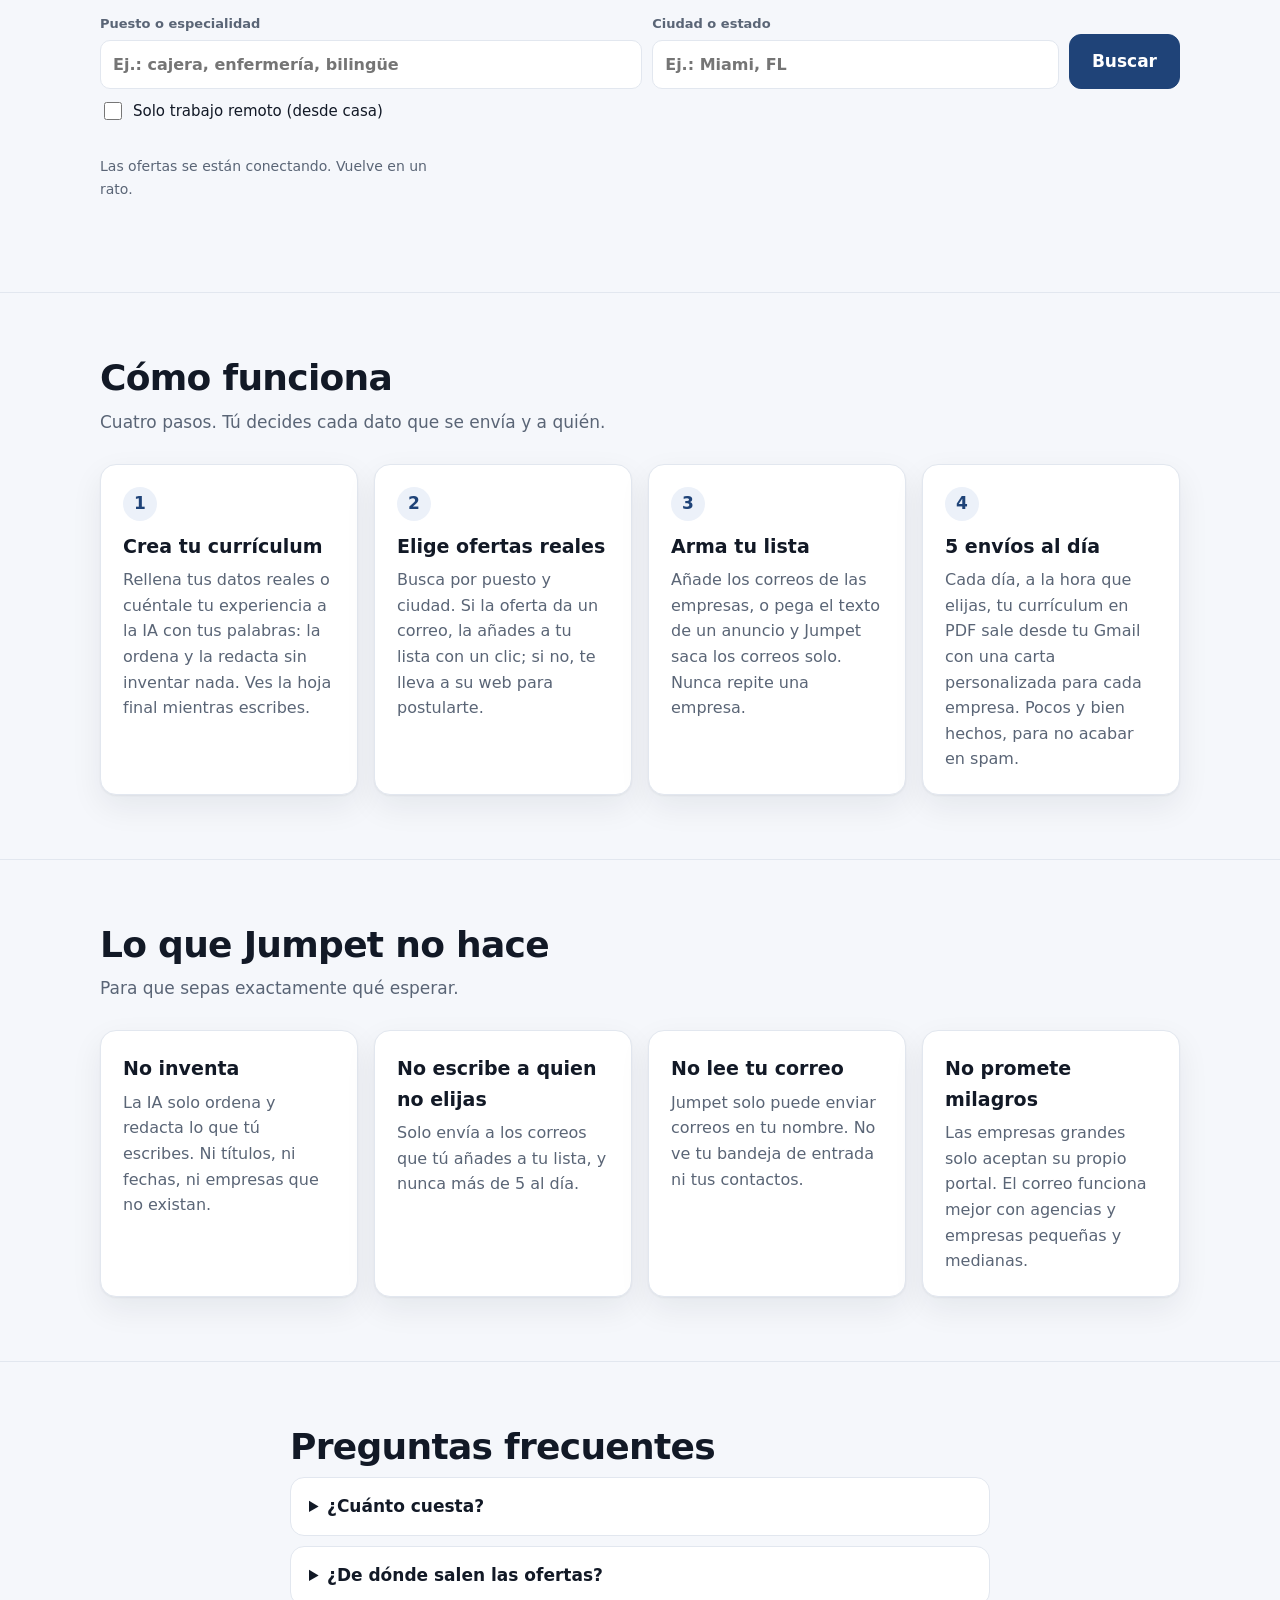
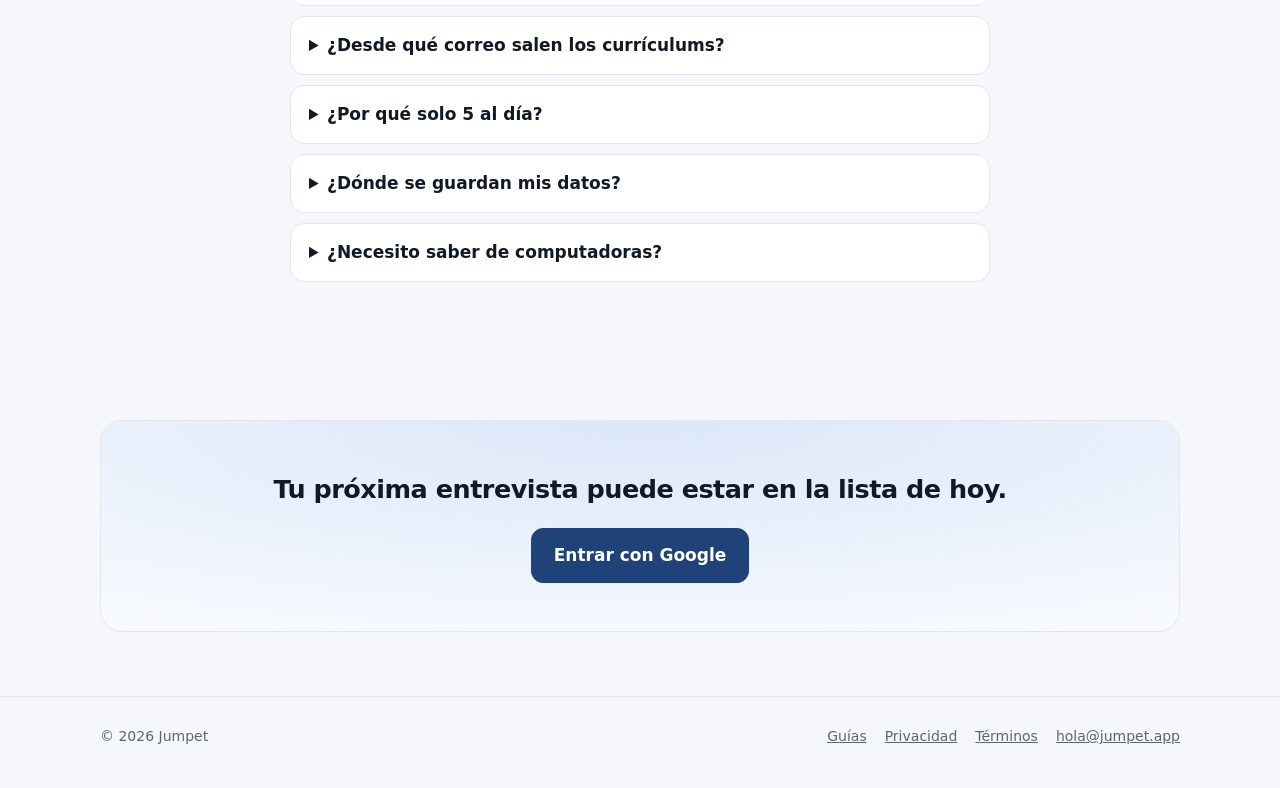
==== commit 491a4eab: "Jumpet solo para Estados Unidos Co-Authored-By: Claude Opus 5.5 <noreply@anthropic.com>" ====
--- a/index.html
+++ b/index.html
@@ -4,7 +4,7 @@
 <meta charset="utf-8">
 <meta name="viewport" content="width=device-width, initial-scale=1">
 <title>Jumpet · Ofertas reales y tu currículum, cada día</title>
-<meta name="description" content="Ofertas de empleo reales, un currículum profesional con ayuda de IA y hasta 5 envíos al día desde tu propio Gmail. Gratis.">
+<meta name="description" content="Ofertas de empleo reales en Estados Unidos, un currículum profesional con ayuda de IA y hasta 5 envíos al día desde tu propio Gmail. Gratis.">
 <link rel="canonical" href="https://jumpet.app/">
 <link rel="icon" href="logo.svg" type="image/svg+xml">
 <link rel="preconnect" href="https://api.jumpet.app">
@@ -28,14 +28,14 @@
 <main>
 <section class="portada"><div class="envoltura">
   <div>
-    <span class="etiqueta">Búsqueda de empleo, en serio</span>
+    <span class="etiqueta">Búsqueda de empleo en Estados Unidos</span>
     <h1>Ofertas reales.<br><em>Un currículum que se toma en serio.</em></h1>
     <p class="sub">Encuentra ofertas de empleo de verdad, crea tu currículum profesional en minutos y envíalo desde tu propio Gmail a 5 empresas bien elegidas cada día. Jumpet lo hace solo, aunque tengas la computadora apagada.</p>
     <div class="botones">
       <a class="boton" href="app.html">Entrar con Google</a>
       <a class="boton sec" href="#ofertas">Ver ofertas</a>
     </div>
-    <small>Gratis · Solo necesitas una cuenta de Google</small>
+    <small>Gratis · Disponible en Estados Unidos · Solo necesitas una cuenta de Google</small>
   </div>
   <div class="encuadre" aria-hidden="true"><div class="dentro">
     <div class="hoja">
@@ -56,12 +56,11 @@
 </div></section>
 
 <section class="bloque" id="ofertas"><div class="envoltura aparece">
-  <h2>Ofertas de empleo reales</h2>
-  <p class="intro">Directamente de bolsas de empleo, actualizadas cada hora. Busca la tuya y postúlate con un currículum profesional.</p>
+  <h2>Ofertas de empleo reales en Estados Unidos</h2>
+  <p class="intro">Directamente de bolsas de empleo, actualizadas cada hora. Busca la tuya por puesto y ciudad, y postúlate con un currículum profesional.</p>
   <form class="busca" id="formOfertas">
     <label>Puesto o especialidad<input id="q" placeholder="Ej.: cajera, enfermería, bilingüe"></label>
-    <label>Ciudad<input id="donde" placeholder="Ej.: Miami, FL"></label>
-    <label>País<select id="pais"><option value="us">Estados Unidos</option><option value="mx">México</option><option value="es">España</option><option value="ca">Canadá</option><option value="gb">Reino Unido</option></select></label>
+    <label>Ciudad o estado<input id="donde" placeholder="Ej.: Miami, FL"></label>
     <button class="boton">Buscar</button>
   </form>
   <label class="chk"><input type="checkbox" id="remoto"> Solo trabajo remoto (desde casa)</label>
--- a/estilos.css
+++ b/estilos.css
@@ -69,7 +69,7 @@
 .regla{margin-top:18px;color:var(--mute);font-size:14px}
 
 /* Ofertas reales */
-.busca{display:grid;grid-template-columns:2fr 1.4fr 1.1fr auto;gap:10px;align-items:end;margin-bottom:10px}
+.busca{display:grid;grid-template-columns:2fr 1.5fr auto;gap:10px;align-items:end;margin-bottom:10px}
 .busca label{font-size:13px;font-weight:600;color:var(--mute)}
 .busca input,.busca select,dialog input{display:block;width:100%;margin-top:5px;padding:11px 12px;border:1px solid var(--line);border-radius:10px;background:var(--card);color:var(--ink);font:inherit;font-size:16px}
 .busca input:focus,.busca select:focus,dialog input:focus{outline:none;border-color:var(--acc2);box-shadow:0 0 0 3px color-mix(in srgb,var(--acc2) 22%,transparent)}
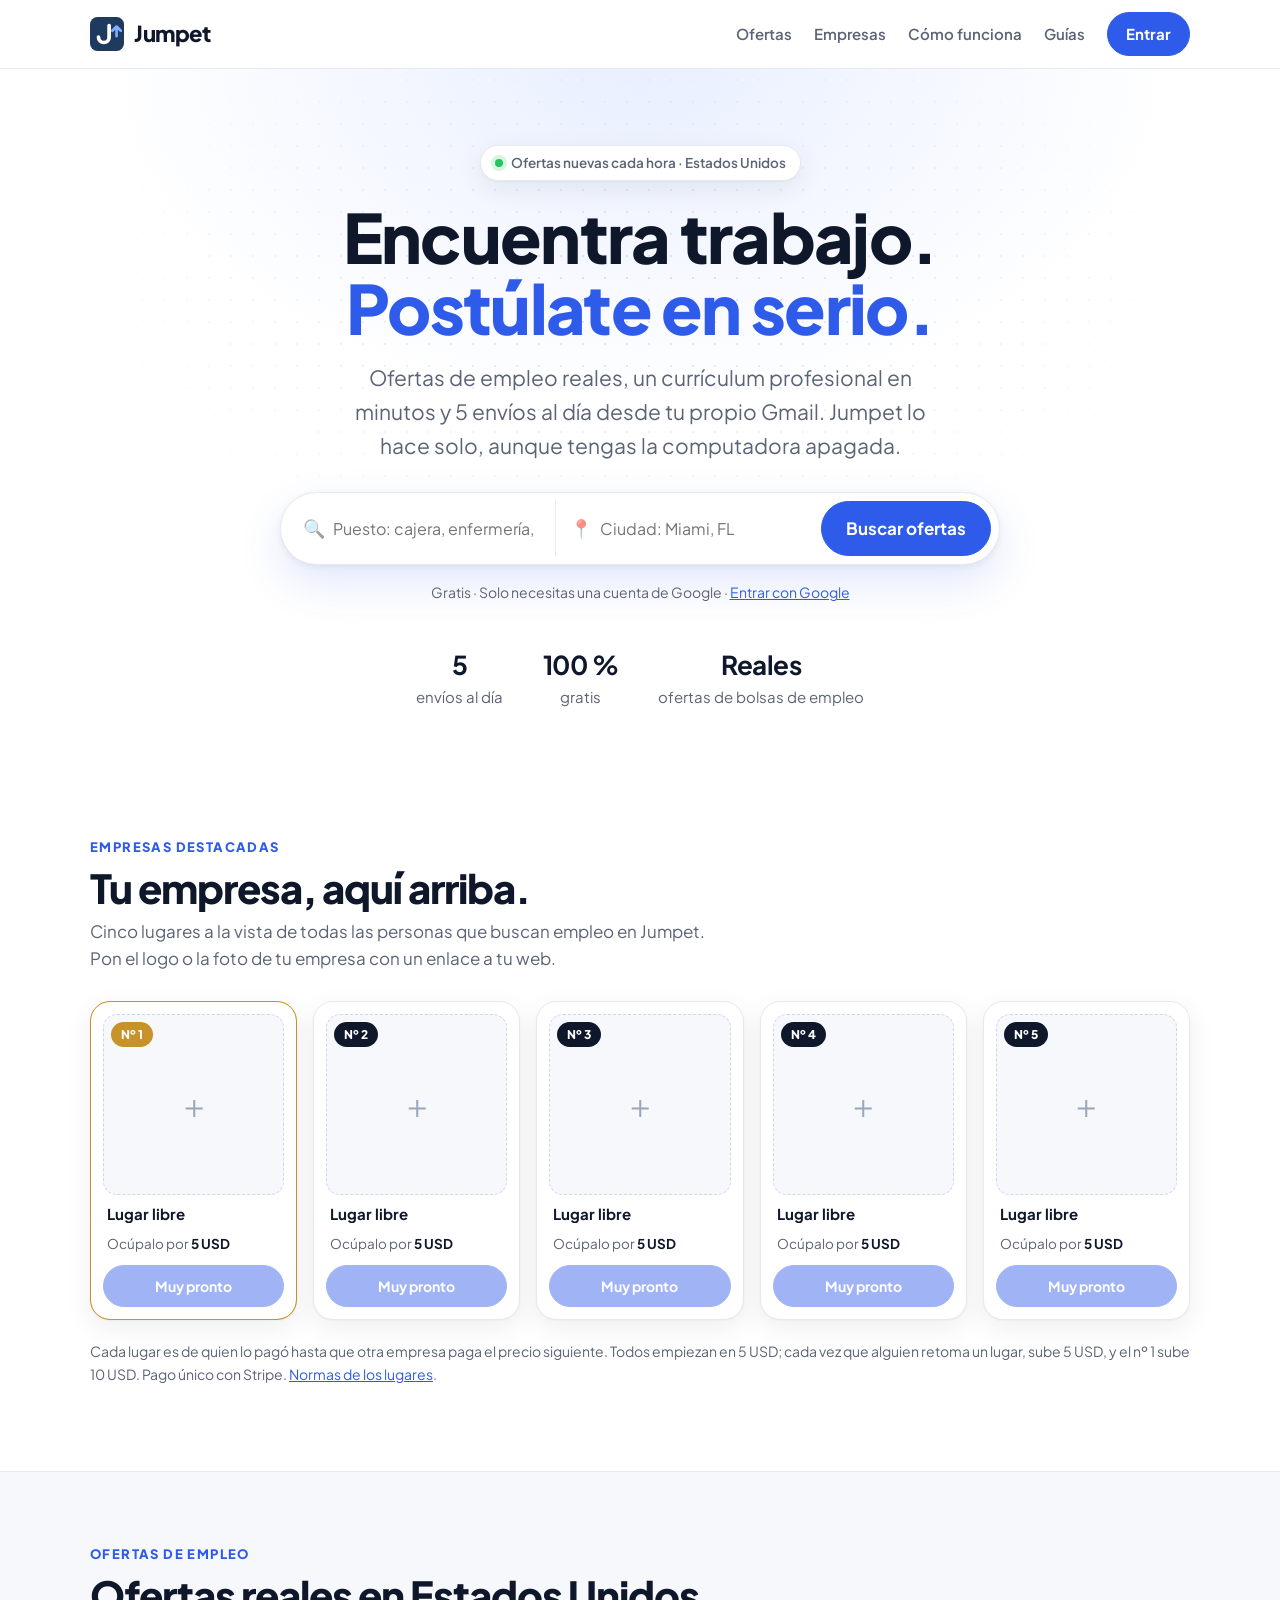
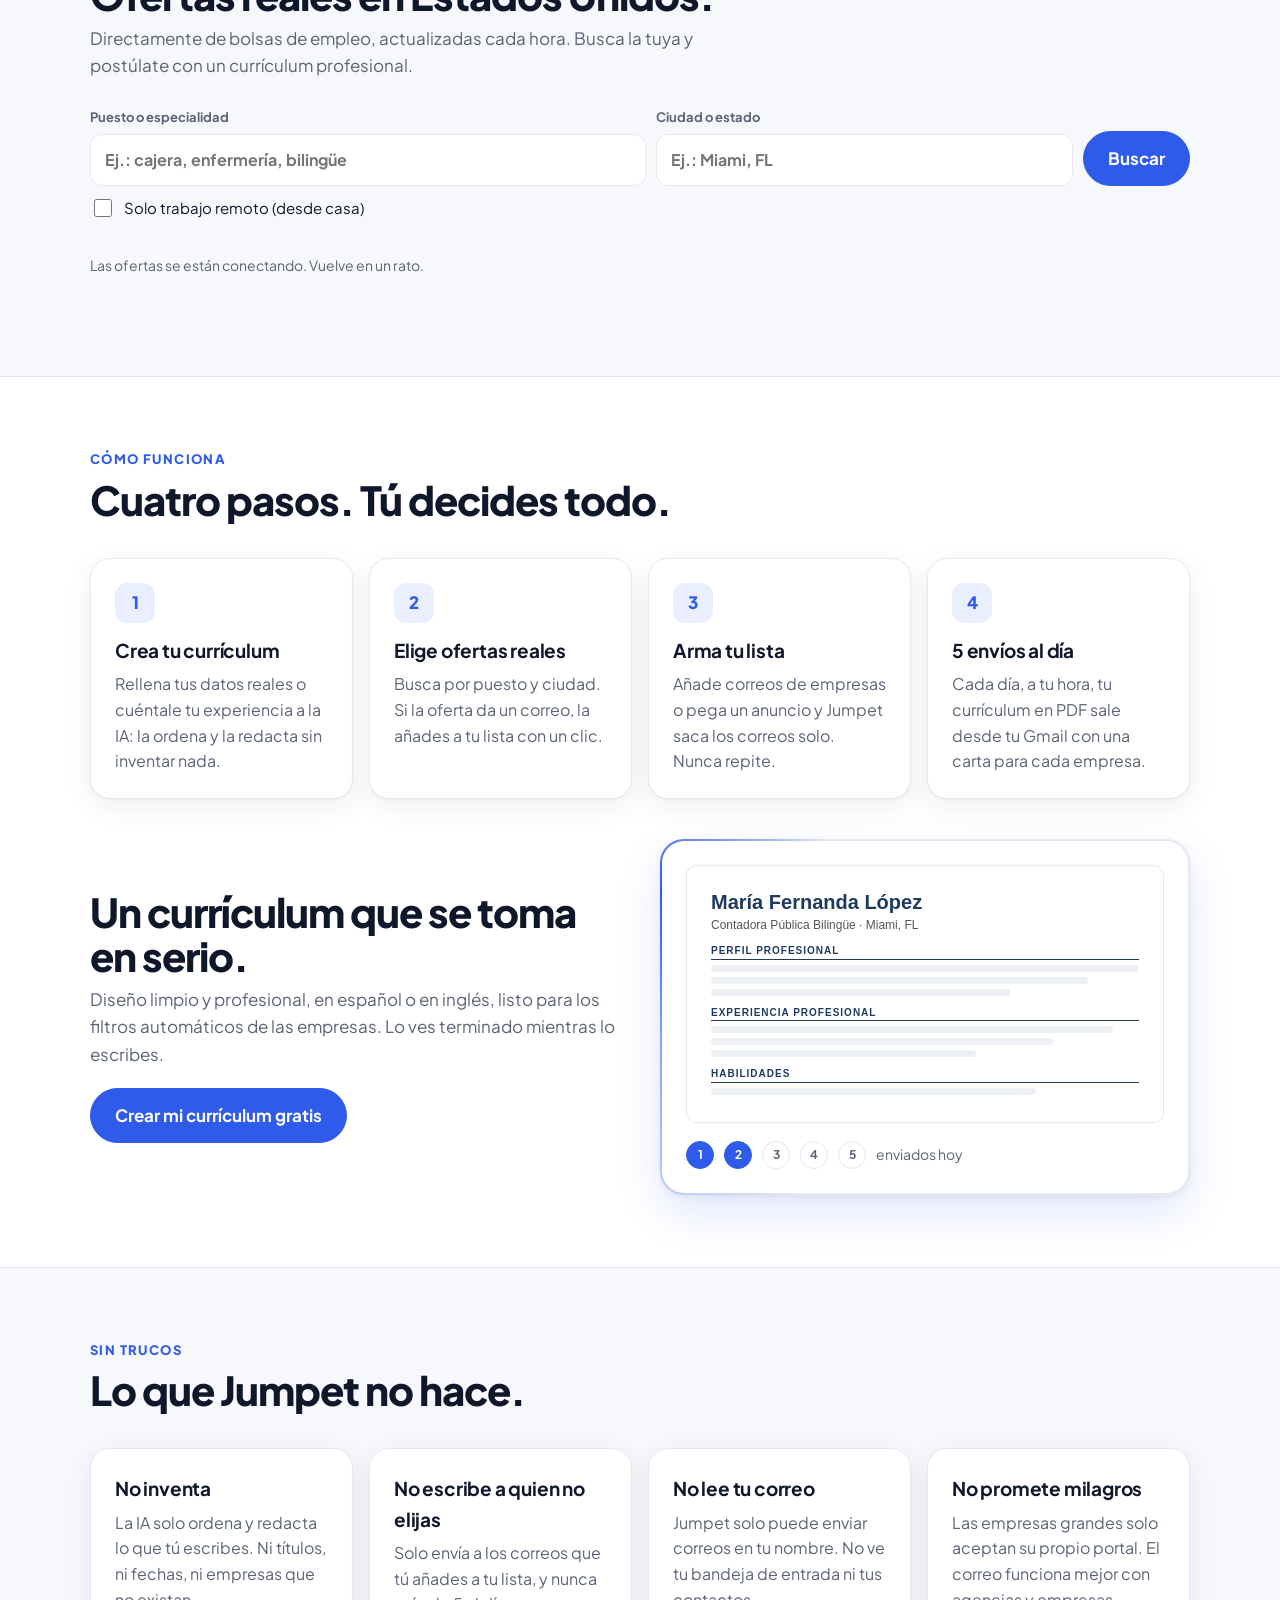
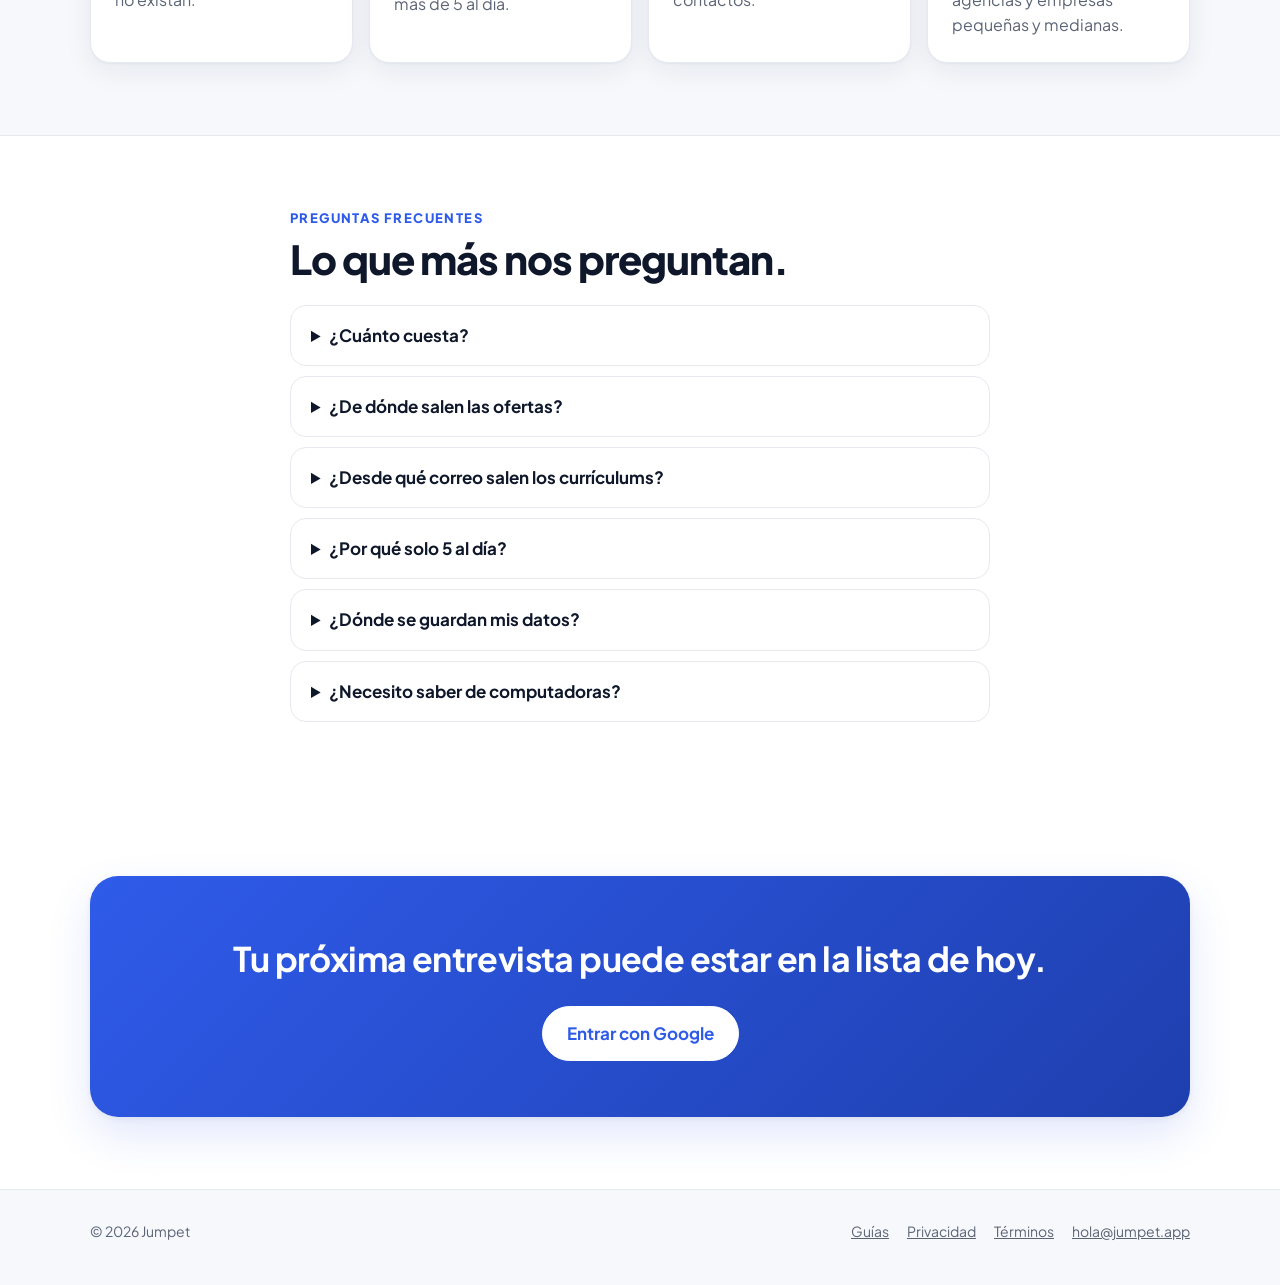
==== commit 781327fd: "Nuevo aspecto blanco con buscador en la portada Co-Authored-By: Claude Opus 5.5 <noreply@anthropic.c" ====
--- a/index.html
+++ b/index.html
@@ -3,11 +3,15 @@
 <head>
 <meta charset="utf-8">
 <meta name="viewport" content="width=device-width, initial-scale=1">
+<meta name="color-scheme" content="light">
 <title>Jumpet · Ofertas reales y tu currículum, cada día</title>
 <meta name="description" content="Ofertas de empleo reales en Estados Unidos, un currículum profesional con ayuda de IA y hasta 5 envíos al día desde tu propio Gmail. Gratis.">
 <link rel="canonical" href="https://jumpet.app/">
 <link rel="icon" href="logo.svg" type="image/svg+xml">
 <link rel="preconnect" href="https://api.jumpet.app">
+<link rel="preconnect" href="https://fonts.googleapis.com">
+<link rel="preconnect" href="https://fonts.gstatic.com" crossorigin>
+<link rel="stylesheet" href="https://fonts.googleapis.com/css2?family=Plus+Jakarta+Sans:wght@400;600;700;800&display=swap">
 <link rel="stylesheet" href="estilos.css">
 <meta property="og:title" content="Jumpet · Ofertas reales y tu currículum, cada día">
 <meta property="og:description" content="Ofertas de empleo reales y tu currículum profesional enviado desde tu Gmail. Gratis.">
@@ -16,9 +20,10 @@
 </head>
 <body>
 <header class="barra"><div class="envoltura">
-  <a class="marca" href="./"><img src="logo.svg" alt="" width="32" height="32">Jumpet</a>
+  <a class="marca" href="./"><img src="logo.svg" alt="" width="34" height="34">Jumpet</a>
   <nav>
     <a class="ocultable" href="#ofertas">Ofertas</a>
+    <a class="ocultable" href="#destacados">Empresas</a>
     <a class="ocultable" href="#como">Cómo funciona</a>
     <a class="ocultable" href="guias.html">Guías</a>
     <a class="boton" href="app.html">Entrar</a>
@@ -27,37 +32,34 @@
 
 <main>
 <section class="portada"><div class="envoltura">
-  <div>
-    <span class="etiqueta">Búsqueda de empleo en Estados Unidos</span>
-    <h1>Ofertas reales.<br><em>Un currículum que se toma en serio.</em></h1>
-    <p class="sub">Encuentra ofertas de empleo de verdad, crea tu currículum profesional en minutos y envíalo desde tu propio Gmail a 5 empresas bien elegidas cada día. Jumpet lo hace solo, aunque tengas la computadora apagada.</p>
-    <div class="botones">
-      <a class="boton" href="app.html">Entrar con Google</a>
-      <a class="boton sec" href="#ofertas">Ver ofertas</a>
-    </div>
-    <small>Gratis · Disponible en Estados Unidos · Solo necesitas una cuenta de Google</small>
-  </div>
-  <div class="encuadre" aria-hidden="true"><div class="dentro">
-    <div class="hoja">
-      <b>María Fernanda López</b><i>Contadora Pública Bilingüe · Miami, FL</i>
-      <div class="raya">PERFIL PROFESIONAL</div><div class="linea"></div><div class="linea" style="width:88%"></div><div class="linea" style="width:70%"></div>
-      <div class="raya">EXPERIENCIA PROFESIONAL</div><div class="linea" style="width:94%"></div><div class="linea" style="width:80%"></div><div class="linea" style="width:62%"></div>
-      <div class="raya">HABILIDADES</div><div class="linea" style="width:76%"></div>
-    </div>
-    <div class="envios" id="envios"><span>1</span><span>2</span><span>3</span><span>4</span><span>5</span><em style="font-style:normal">enviados hoy</em></div>
-  </div></div>
+  <span class="etiqueta"><i></i>Ofertas nuevas cada hora · Estados Unidos</span>
+  <h1>Encuentra trabajo.<br><em>Postúlate en serio.</em></h1>
+  <p class="sub">Ofertas de empleo reales, un currículum profesional en minutos y 5 envíos al día desde tu propio Gmail. Jumpet lo hace solo, aunque tengas la computadora apagada.</p>
+  <form class="buscador" id="formPortada">
+    <label><span>🔍</span><input id="pq" placeholder="Puesto: cajera, enfermería, ventas…" aria-label="Puesto o especialidad"></label>
+    <label><span>📍</span><input id="pdonde" placeholder="Ciudad: Miami, FL" aria-label="Ciudad o estado"></label>
+    <button class="boton">Buscar ofertas</button>
+  </form>
+  <small>Gratis · Solo necesitas una cuenta de Google · <a href="app.html">Entrar con Google</a></small>
+  <div class="cifras"><div><b>5</b>envíos al día</div><div><b>100 %</b>gratis</div><div><b>Reales</b>ofertas de bolsas de empleo</div></div>
 </div></section>
 
 <section class="bloque" id="destacados"><div class="envoltura aparece">
-  <h2>Empresas destacadas</h2>
-  <p class="intro">Cinco lugares a la vista de todas las personas que buscan empleo en Jumpet. Pon el logo o la foto de tu empresa con un enlace a tu web.</p>
+  <div class="cabeza"><div>
+    <span class="antetitulo">Empresas destacadas</span>
+    <h2>Tu empresa, aquí arriba.</h2>
+    <p class="intro">Cinco lugares a la vista de todas las personas que buscan empleo en Jumpet. Pon el logo o la foto de tu empresa con un enlace a tu web.</p>
+  </div></div>
   <div class="lugares" id="lugares"></div>
   <p class="regla">Cada lugar es de quien lo pagó hasta que otra empresa paga el precio siguiente. Todos empiezan en 5 USD; cada vez que alguien retoma un lugar, sube 5 USD, y el nº 1 sube 10 USD. Pago único con Stripe. <a href="terminos.html#lugares">Normas de los lugares</a>.</p>
 </div></section>
 
-<section class="bloque" id="ofertas"><div class="envoltura aparece">
-  <h2>Ofertas de empleo reales en Estados Unidos</h2>
-  <p class="intro">Directamente de bolsas de empleo, actualizadas cada hora. Busca la tuya por puesto y ciudad, y postúlate con un currículum profesional.</p>
+<section class="bloque gris" id="ofertas"><div class="envoltura aparece">
+  <div class="cabeza"><div>
+    <span class="antetitulo">Ofertas de empleo</span>
+    <h2>Ofertas reales en Estados Unidos.</h2>
+    <p class="intro">Directamente de bolsas de empleo, actualizadas cada hora. Busca la tuya y postúlate con un currículum profesional.</p>
+  </div></div>
   <form class="busca" id="formOfertas">
     <label>Puesto o especialidad<input id="q" placeholder="Ej.: cajera, enfermería, bilingüe"></label>
     <label>Ciudad o estado<input id="donde" placeholder="Ej.: Miami, FL"></label>
@@ -69,19 +71,39 @@
 </div></section>
 
 <section class="bloque" id="como"><div class="envoltura aparece">
-  <h2>Cómo funciona</h2>
-  <p class="intro">Cuatro pasos. Tú decides cada dato que se envía y a quién.</p>
+  <div class="cabeza"><div>
+    <span class="antetitulo">Cómo funciona</span>
+    <h2>Cuatro pasos. Tú decides todo.</h2>
+  </div></div>
   <div class="rejilla">
-    <div class="tarjeta"><span class="num">1</span><h3>Crea tu currículum</h3><p>Rellena tus datos reales o cuéntale tu experiencia a la IA con tus palabras: la ordena y la redacta sin inventar nada. Ves la hoja final mientras escribes.</p></div>
-    <div class="tarjeta"><span class="num">2</span><h3>Elige ofertas reales</h3><p>Busca por puesto y ciudad. Si la oferta da un correo, la añades a tu lista con un clic; si no, te lleva a su web para postularte.</p></div>
-    <div class="tarjeta"><span class="num">3</span><h3>Arma tu lista</h3><p>Añade los correos de las empresas, o pega el texto de un anuncio y Jumpet saca los correos solo. Nunca repite una empresa.</p></div>
-    <div class="tarjeta"><span class="num">4</span><h3>5 envíos al día</h3><p>Cada día, a la hora que elijas, tu currículum en PDF sale desde tu Gmail con una carta personalizada para cada empresa. Pocos y bien hechos, para no acabar en spam.</p></div>
+    <div class="tarjeta"><span class="num">1</span><h3>Crea tu currículum</h3><p>Rellena tus datos reales o cuéntale tu experiencia a la IA: la ordena y la redacta sin inventar nada.</p></div>
+    <div class="tarjeta"><span class="num">2</span><h3>Elige ofertas reales</h3><p>Busca por puesto y ciudad. Si la oferta da un correo, la añades a tu lista con un clic.</p></div>
+    <div class="tarjeta"><span class="num">3</span><h3>Arma tu lista</h3><p>Añade correos de empresas o pega un anuncio y Jumpet saca los correos solo. Nunca repite.</p></div>
+    <div class="tarjeta"><span class="num">4</span><h3>5 envíos al día</h3><p>Cada día, a tu hora, tu currículum en PDF sale desde tu Gmail con una carta para cada empresa.</p></div>
+  </div>
+  <div class="muestra">
+    <div>
+      <h2>Un currículum que se toma en serio.</h2>
+      <p class="intro" style="margin-bottom:20px">Diseño limpio y profesional, en español o en inglés, listo para los filtros automáticos de las empresas. Lo ves terminado mientras lo escribes.</p>
+      <a class="boton" href="app.html">Crear mi currículum gratis</a>
+    </div>
+    <div class="encuadre" aria-hidden="true"><div class="dentro">
+      <div class="hoja">
+        <b>María Fernanda López</b><i>Contadora Pública Bilingüe · Miami, FL</i>
+        <div class="raya">PERFIL PROFESIONAL</div><div class="linea"></div><div class="linea" style="width:88%"></div><div class="linea" style="width:70%"></div>
+        <div class="raya">EXPERIENCIA PROFESIONAL</div><div class="linea" style="width:94%"></div><div class="linea" style="width:80%"></div><div class="linea" style="width:62%"></div>
+        <div class="raya">HABILIDADES</div><div class="linea" style="width:76%"></div>
+      </div>
+      <div class="envios" id="envios"><span>1</span><span>2</span><span>3</span><span>4</span><span>5</span><em style="font-style:normal">enviados hoy</em></div>
+    </div></div>
   </div>
 </div></section>
 
-<section class="bloque"><div class="envoltura aparece">
-  <h2>Lo que Jumpet no hace</h2>
-  <p class="intro">Para que sepas exactamente qué esperar.</p>
+<section class="bloque gris"><div class="envoltura aparece">
+  <div class="cabeza"><div>
+    <span class="antetitulo">Sin trucos</span>
+    <h2>Lo que Jumpet no hace.</h2>
+  </div></div>
   <div class="rejilla">
     <div class="tarjeta"><h3>No inventa</h3><p>La IA solo ordena y redacta lo que tú escribes. Ni títulos, ni fechas, ni empresas que no existan.</p></div>
     <div class="tarjeta"><h3>No escribe a quien no elijas</h3><p>Solo envía a los correos que tú añades a tu lista, y nunca más de 5 al día.</p></div>
@@ -91,7 +113,8 @@
 </div></section>
 
 <section class="bloque"><div class="texto aparece">
-  <h2>Preguntas frecuentes</h2>
+  <span class="antetitulo">Preguntas frecuentes</span>
+  <h2 style="margin-bottom:24px">Lo que más nos preguntan.</h2>
   <details><summary>¿Cuánto cuesta?</summary><p>Nada. Jumpet es gratis para quien busca empleo. Se mantiene con los lugares destacados que pagan las empresas.</p></details>
   <details><summary>¿De dónde salen las ofertas?</summary><p>De bolsas de empleo públicas, a las que Jumpet se conecta. Cada oferta lleva a su anuncio original.</p></details>
   <details><summary>¿Desde qué correo salen los currículums?</summary><p>Desde tu propio Gmail, el de la cuenta con la que entras. Las respuestas de las empresas te llegan a ti directamente.</p></details>
--- a/estilos.css
+++ b/estilos.css
@@ -1,137 +1,158 @@
-:root{--bg:#f5f7fb;--card:#fff;--ink:#121926;--mute:#5a6576;--line:#e2e7ef;--acc:#1f4378;--acc2:#3a78dc;--soft:#ecf1f9;--btnink:#fff;--oro:#b8862b;--sombra:0 1px 2px rgba(18,25,38,.05),0 12px 32px rgba(18,25,38,.07)}
-@media (prefers-color-scheme:dark){:root{--bg:#0c1117;--card:#141b24;--ink:#e7ecf3;--mute:#98a3b3;--line:#232e3c;--acc:#a9c5f5;--acc2:#7fa9f2;--soft:#19222e;--btnink:#0c1117;--oro:#e0b65c;--sombra:0 1px 2px rgba(0,0,0,.3),0 12px 32px rgba(0,0,0,.3)}}
+/* Jumpet: estilo blanco, siempre claro (aunque el sistema esté en modo oscuro). */
+:root{color-scheme:light;--bg:#fff;--suave:#f6f8fc;--ink:#0f172a;--mute:#5b6475;--line:#e6e9f0;--acc:#2f5bea;--acc2:#1e3fae;--celeste:#e9efff;--oro:#c8922a;--btnink:#fff;--sombra:0 1px 2px rgba(15,23,42,.04),0 8px 28px rgba(15,23,42,.07);--sombra2:0 2px 6px rgba(15,23,42,.06),0 18px 44px rgba(47,91,234,.14)}
 *{box-sizing:border-box}
 html{scroll-behavior:smooth}
-body{margin:0;background:var(--bg);color:var(--ink);font:17px/1.6 system-ui,-apple-system,"Segoe UI",Roboto,sans-serif;-webkit-font-smoothing:antialiased}
-a{color:var(--acc2)}
+body{margin:0;background:var(--bg);color:var(--ink);font:17px/1.6 "Plus Jakarta Sans",system-ui,-apple-system,"Segoe UI",Roboto,sans-serif;-webkit-font-smoothing:antialiased}
+a{color:var(--acc)}
 img{max-width:100%}
-.envoltura{max-width:1120px;margin:0 auto;padding:0 20px}
+.envoltura{max-width:1140px;margin:0 auto;padding:0 20px}
 .texto{max-width:740px;margin:0 auto;padding:0 20px}
 
 /* Barra */
-header.barra{position:sticky;top:0;z-index:20;background:color-mix(in srgb,var(--card) 85%,transparent);backdrop-filter:saturate(1.4) blur(12px);-webkit-backdrop-filter:saturate(1.4) blur(12px);border-bottom:1px solid var(--line)}
-header.barra .envoltura{display:flex;align-items:center;justify-content:space-between;gap:16px;min-height:64px}
-.marca{display:flex;align-items:center;gap:10px;color:var(--acc);font-weight:800;font-size:22px;text-decoration:none;letter-spacing:-.4px}
-.marca img{width:32px;height:32px}
-.barra nav{display:flex;gap:20px;align-items:center;font-size:15px}
+header.barra{position:sticky;top:0;z-index:20;background:rgba(255,255,255,.86);backdrop-filter:saturate(1.6) blur(14px);-webkit-backdrop-filter:saturate(1.6) blur(14px);border-bottom:1px solid var(--line)}
+header.barra .envoltura{display:flex;align-items:center;justify-content:space-between;gap:16px;min-height:68px}
+.marca{display:flex;align-items:center;gap:10px;color:var(--ink);font-weight:800;font-size:22px;text-decoration:none;letter-spacing:-.5px}
+.marca img{width:34px;height:34px}
+.barra nav{display:flex;gap:22px;align-items:center;font-size:15px;font-weight:600}
 .barra nav a{color:var(--mute);text-decoration:none;transition:color .2s}
 .barra nav a:hover{color:var(--ink)}
 
 /* Botones */
-.boton{display:inline-flex;align-items:center;gap:8px;padding:13px 22px;border-radius:12px;background:var(--acc);color:var(--btnink);font:inherit;font-weight:700;text-decoration:none;border:1px solid var(--acc);cursor:pointer;transition:transform .2s,box-shadow .25s}
-.boton:hover{transform:translateY(-2px);box-shadow:0 10px 24px color-mix(in srgb,var(--acc) 28%,transparent)}
-.boton.sec{background:transparent;color:var(--acc)}
-.boton.sec:hover{box-shadow:none;border-color:var(--acc2)}
-.boton:disabled{opacity:.5;cursor:not-allowed;transform:none;box-shadow:none}
-.barra nav a.boton{padding:8px 16px;font-size:15px;color:var(--btnink)}
+.boton{display:inline-flex;align-items:center;justify-content:center;gap:8px;padding:13px 24px;border-radius:99px;background:var(--acc);color:var(--btnink);font:inherit;font-weight:700;text-decoration:none;border:1px solid var(--acc);cursor:pointer;transition:transform .2s,box-shadow .25s,background .2s}
+.boton:hover{transform:translateY(-2px);background:var(--acc2);box-shadow:0 12px 26px rgba(47,91,234,.3)}
+.boton.sec{background:#fff;color:var(--ink);border-color:var(--line)}
+.boton.sec:hover{box-shadow:var(--sombra);border-color:#c9d2e4}
+.boton:disabled{opacity:.45;cursor:not-allowed;transform:none;box-shadow:none}
+.barra nav a.boton{padding:9px 18px;font-size:15px;color:var(--btnink)}
 
-/* Portada */
-.portada{padding:64px 0 40px}
-.portada .envoltura{display:grid;grid-template-columns:1.1fr .9fr;gap:48px;align-items:center}
-.etiqueta{display:inline-block;margin-bottom:16px;padding:5px 12px;border:1px solid var(--line);border-radius:99px;background:var(--card);color:var(--mute);font-size:13px;font-weight:600;letter-spacing:.3px}
-.portada h1{font-size:clamp(36px,5.6vw,58px);line-height:1.05;margin:0 0 18px;letter-spacing:-1.4px}
-.portada h1 em{font-style:normal;background:linear-gradient(90deg,var(--acc),var(--acc2));-webkit-background-clip:text;background-clip:text;color:transparent}
-.portada p.sub{font-size:clamp(18px,2.2vw,20px);color:var(--mute);max-width:560px;margin:0 0 28px}
-.portada .botones{display:flex;gap:12px;flex-wrap:wrap}
-.portada small{display:block;margin-top:14px;color:var(--mute);font-size:14px}
+/* Portada: centrada, con el buscador arriba */
+.portada{position:relative;padding:76px 0 56px;text-align:center;overflow:hidden;background:radial-gradient(60% 70% at 50% 0%,var(--celeste),#fff 70%)}
+.portada::before{content:"";position:absolute;inset:0;background-image:radial-gradient(#d7e0f5 1px,transparent 1px);background-size:22px 22px;-webkit-mask-image:radial-gradient(60% 60% at 50% 30%,#000,transparent 75%);mask-image:radial-gradient(60% 60% at 50% 30%,#000,transparent 75%);pointer-events:none}
+.portada .envoltura{position:relative}
+.etiqueta{display:inline-flex;align-items:center;gap:8px;margin-bottom:20px;padding:6px 14px;border-radius:99px;background:#fff;border:1px solid var(--line);color:var(--mute);font-size:13.5px;font-weight:600;box-shadow:var(--sombra)}
+.etiqueta i{width:8px;height:8px;border-radius:50%;background:#22c55e;box-shadow:0 0 0 4px rgba(34,197,94,.18);animation:latido 2s ease-in-out infinite}
+@keyframes latido{50%{box-shadow:0 0 0 8px rgba(34,197,94,0)}}
+.portada h1{font-size:clamp(38px,6.4vw,68px);line-height:1.05;margin:0 auto 18px;max-width:860px;letter-spacing:-.025em;font-weight:800}
+.portada h1 em{font-style:normal;color:var(--acc)}
+.portada p.sub{font-size:clamp(18px,2.2vw,21px);color:var(--mute);max-width:620px;margin:0 auto 30px}
+.buscador{display:flex;gap:8px;max-width:720px;margin:0 auto;padding:8px;background:#fff;border:1px solid var(--line);border-radius:99px;box-shadow:var(--sombra2)}
+.buscador label{flex:1;display:flex;align-items:center;gap:8px;padding:0 14px;min-width:0;text-align:left}
+.buscador label+label{border-left:1px solid var(--line)}
+.buscador span{font-size:18px;opacity:.6}
+.buscador input{width:100%;border:0;outline:0;background:none;font:inherit;font-size:16px;color:var(--ink);padding:10px 0}
+.portada small{display:block;margin-top:16px;color:var(--mute);font-size:14px}
+.cifras{display:flex;justify-content:center;flex-wrap:wrap;gap:12px 40px;margin-top:40px;color:var(--mute);font-size:15px}
+.cifras b{display:block;color:var(--ink);font-size:26px;letter-spacing:-.5px}
 
-/* El encuadre animado: un borde que gira despacio alrededor de la hoja de ejemplo */
-@property --ang{syntax:'<angle>';inherits:false;initial-value:0deg}
-.encuadre{position:relative;border-radius:22px;padding:2px;background:conic-gradient(from var(--ang),transparent 0 62%,var(--acc2) 75%,var(--acc) 82%,transparent 92%),var(--line);animation:girar 7s linear infinite;box-shadow:var(--sombra)}
-@keyframes girar{to{--ang:360deg}}
-.encuadre .dentro{border-radius:20px;background:var(--card);padding:26px}
-.hoja{background:#fff;color:#222;border-radius:10px;padding:22px 24px;box-shadow:0 2px 10px rgba(0,0,0,.08);font:12px/1.45 Arial,Helvetica,sans-serif}
-.hoja b{display:block;font-size:20px;color:#1f3a5f}
-.hoja i{display:block;color:#555;font-style:normal;margin-bottom:8px}
-.hoja .raya{border-bottom:1.5px solid #1f3a5f;color:#1f3a5f;font-weight:700;letter-spacing:1px;font-size:10px;margin:10px 0 5px}
-.hoja .linea{height:7px;border-radius:4px;background:#e8ecf2;margin:5px 0}
-.envios{display:flex;align-items:center;gap:10px;margin-top:18px;color:var(--mute);font-size:14px}
-.envios span{width:26px;height:26px;border-radius:50%;display:grid;place-items:center;border:1.5px solid var(--line);font-size:12px;font-weight:700;color:var(--mute)}
-.envios span.ok{background:var(--acc);border-color:var(--acc);color:var(--btnink);animation:pop .4s cubic-bezier(.3,1.6,.5,1)}
-@keyframes pop{from{transform:scale(.4)}}
+/* Bloques */
+section.bloque{padding:72px 0}
+section.bloque.gris{background:var(--suave);border-top:1px solid var(--line);border-bottom:1px solid var(--line)}
+.cabeza{display:flex;align-items:end;justify-content:space-between;gap:16px;flex-wrap:wrap;margin-bottom:28px}
+section.bloque h2{font-size:clamp(28px,3.6vw,40px);margin:0 0 8px;letter-spacing:-1px;line-height:1.1;font-weight:800}
+section.bloque p.intro{color:var(--mute);margin:0;max-width:640px}
+.antetitulo{display:block;margin-bottom:8px;color:var(--acc);font-size:13px;font-weight:800;letter-spacing:1.4px;text-transform:uppercase}
 
 /* Lugares destacados */
-section.bloque{padding:64px 0;border-top:1px solid var(--line)}
-section.bloque h2{font-size:clamp(26px,3.4vw,36px);margin:0 0 10px;letter-spacing:-.7px;line-height:1.15}
-section.bloque p.intro{color:var(--mute);margin:0 0 28px;max-width:700px}
-.lugares{display:grid;grid-template-columns:repeat(5,minmax(0,1fr));gap:14px}
-.lugar{position:relative;display:flex;flex-direction:column;gap:10px;padding:14px;border:1px solid var(--line);border-radius:18px;background:var(--card);box-shadow:var(--sombra);transition:transform .25s,border-color .25s}
-.lugar:hover{transform:translateY(-3px);border-color:var(--acc2)}
-.lugar.uno{border-color:color-mix(in srgb,var(--oro) 55%,var(--line))}
-.lugar .num{position:absolute;top:10px;left:10px;z-index:1;padding:2px 9px;border-radius:99px;background:var(--ink);color:var(--bg);font-size:12px;font-weight:800}
-.lugar.uno .num{background:var(--oro);color:#fff}
-.lugar .foto{aspect-ratio:1;border-radius:12px;display:grid;place-items:center;overflow:hidden;background:var(--soft);border:1.5px dashed var(--line);color:var(--mute);font-size:30px;text-decoration:none}
+.lugares{display:grid;grid-template-columns:repeat(5,minmax(0,1fr));gap:16px}
+.lugar{position:relative;display:flex;flex-direction:column;gap:10px;padding:12px;border:1px solid var(--line);border-radius:20px;background:#fff;box-shadow:var(--sombra);transition:transform .25s,box-shadow .25s,border-color .25s}
+.lugar:hover{transform:translateY(-4px);box-shadow:var(--sombra2);border-color:#c9d6f7}
+.lugar.uno{border:1.5px solid var(--oro);background:linear-gradient(#fff,#fff) padding-box,linear-gradient(135deg,#f3d08a,var(--oro)) border-box}
+.lugar .num{position:absolute;top:20px;left:20px;z-index:1;padding:3px 10px;border-radius:99px;background:var(--ink);color:#fff;font-size:12px;font-weight:800}
+.lugar.uno .num{background:var(--oro)}
+.lugar .foto{aspect-ratio:1;border-radius:14px;display:grid;place-items:center;overflow:hidden;background:var(--suave);border:1.5px dashed #cfd7e6;color:#9aa6bb;font-size:34px;font-weight:300;text-decoration:none;transition:background .2s}
+.lugar:hover .foto{background:var(--celeste)}
 .lugar .foto img{width:100%;height:100%;object-fit:contain;background:#fff}
-.lugar.ocupado .foto{border-style:solid;background:#fff}
-.lugar .nombre{font-weight:700;font-size:15px;line-height:1.25;min-height:1.25em;overflow:hidden;text-overflow:ellipsis;white-space:nowrap}
-.lugar .precio{color:var(--mute);font-size:13px}
-.lugar .boton{justify-content:center;padding:9px 12px;font-size:14px}
-.regla{margin-top:18px;color:var(--mute);font-size:14px}
+.lugar.ocupado .foto{border-style:solid;border-color:var(--line);background:#fff}
+.lugar .nombre{font-weight:700;font-size:15px;line-height:1.25;overflow:hidden;text-overflow:ellipsis;white-space:nowrap;padding:0 4px}
+.lugar .precio{color:var(--mute);font-size:13.5px;padding:0 4px}
+.lugar .precio b{color:var(--ink)}
+.lugar .boton{padding:9px 12px;font-size:14px}
+.regla{margin-top:20px;color:var(--mute);font-size:14px}
 
 /* Ofertas reales */
 .busca{display:grid;grid-template-columns:2fr 1.5fr auto;gap:10px;align-items:end;margin-bottom:10px}
-.busca label{font-size:13px;font-weight:600;color:var(--mute)}
-.busca input,.busca select,dialog input{display:block;width:100%;margin-top:5px;padding:11px 12px;border:1px solid var(--line);border-radius:10px;background:var(--card);color:var(--ink);font:inherit;font-size:16px}
-.busca input:focus,.busca select:focus,dialog input:focus{outline:none;border-color:var(--acc2);box-shadow:0 0 0 3px color-mix(in srgb,var(--acc2) 22%,transparent)}
-.chk{display:flex;gap:8px;align-items:center;font-size:15px;color:var(--ink)}
+.busca label{font-size:13px;font-weight:700;color:var(--mute)}
+.busca input,dialog input{display:block;width:100%;margin-top:6px;padding:12px 14px;border:1px solid var(--line);border-radius:12px;background:#fff;color:var(--ink);font:inherit;font-size:16px;transition:border-color .2s,box-shadow .2s}
+.busca input:focus,dialog input:focus{outline:none;border-color:var(--acc);box-shadow:0 0 0 4px rgba(47,91,234,.14)}
+.chk{display:flex;gap:9px;align-items:center;font-size:15px;color:var(--ink)}
 .chk input{width:18px;height:18px;accent-color:var(--acc)}
-.ofertas{display:grid;grid-template-columns:repeat(auto-fill,minmax(300px,1fr));gap:14px;margin:18px 0 8px}
-.oferta{display:flex;flex-direction:column;gap:6px;padding:18px;border:1px solid var(--line);border-radius:16px;background:var(--card);text-decoration:none;color:inherit;box-shadow:var(--sombra);animation:subir .45s cubic-bezier(.2,.7,.2,1) both;transition:transform .2s,border-color .2s}
-.oferta:hover{transform:translateY(-3px);border-color:var(--acc2)}
-.oferta h3{margin:0;font-size:16.5px;line-height:1.3}
+.ofertas{display:grid;grid-template-columns:repeat(auto-fill,minmax(310px,1fr));gap:16px;margin:20px 0 8px}
+.oferta{position:relative;display:flex;flex-direction:column;gap:6px;padding:20px 20px 18px 24px;border:1px solid var(--line);border-radius:18px;background:#fff;text-decoration:none;color:inherit;box-shadow:var(--sombra);animation:subir .45s cubic-bezier(.2,.7,.2,1) both;transition:transform .2s,box-shadow .25s,border-color .2s}
+.oferta::before{content:"";position:absolute;left:0;top:18px;bottom:18px;width:4px;border-radius:0 4px 4px 0;background:var(--acc);opacity:.85}
+.oferta:hover{transform:translateY(-3px);box-shadow:var(--sombra2);border-color:#c9d6f7}
+.oferta h3{margin:0;font-size:17px;line-height:1.3;letter-spacing:-.2px}
 .oferta .meta{color:var(--mute);font-size:14px}
 .oferta .res{color:var(--mute);font-size:14px;flex:1}
-.oferta .ver{color:var(--acc2);font-weight:700;font-size:14px}
-.fantasma{height:170px;border-radius:16px;background:linear-gradient(90deg,var(--soft),var(--line),var(--soft));background-size:200% 100%;animation:brillo 1.2s ease-in-out infinite}
+.oferta .ver{color:var(--acc);font-weight:700;font-size:14px}
+.fantasma{height:180px;border-radius:18px;background:linear-gradient(90deg,var(--suave),#eef1f7,var(--suave));background-size:200% 100%;animation:brillo 1.2s ease-in-out infinite}
 @keyframes brillo{to{background-position:-200% 0}}
 @keyframes subir{from{opacity:0;transform:translateY(10px)}}
 .fuente{color:var(--mute);font-size:14px}
 
-/* Tarjetas y bloques comunes */
-.rejilla{display:grid;grid-template-columns:repeat(auto-fit,minmax(230px,1fr));gap:16px}
-.tarjeta{background:var(--card);border:1px solid var(--line);border-radius:16px;padding:22px;box-shadow:var(--sombra)}
-.tarjeta h3{margin:0 0 6px;font-size:19px}
+/* Tarjetas, pasos y preguntas */
+.rejilla{display:grid;grid-template-columns:repeat(auto-fit,minmax(240px,1fr));gap:16px}
+.tarjeta{background:#fff;border:1px solid var(--line);border-radius:20px;padding:24px;box-shadow:var(--sombra)}
+.tarjeta h3{margin:0 0 6px;font-size:19px;letter-spacing:-.2px}
 .tarjeta p{margin:0;color:var(--mute);font-size:16px}
-.tarjeta .num{display:inline-grid;place-items:center;width:34px;height:34px;border-radius:50%;background:var(--soft);color:var(--acc);font-weight:800;margin-bottom:10px}
-details{background:var(--card);border:1px solid var(--line);border-radius:14px;padding:15px 18px;margin-bottom:10px}
+.tarjeta .num{display:inline-grid;place-items:center;width:40px;height:40px;border-radius:12px;background:var(--celeste);color:var(--acc);font-weight:800;margin-bottom:12px}
+details{background:#fff;border:1px solid var(--line);border-radius:16px;padding:16px 20px;margin-bottom:10px;transition:box-shadow .2s}
+details[open]{box-shadow:var(--sombra)}
 summary{font-weight:700;cursor:pointer}
 details p{color:var(--mute);margin:10px 0 0}
-.llamada{text-align:center;border-radius:22px;padding:48px 20px;margin:64px 0;background:radial-gradient(120% 140% at 50% 0%,color-mix(in srgb,var(--acc2) 18%,var(--card)),var(--card));border:1px solid var(--line)}
-.llamada h2{margin:0 0 18px;letter-spacing:-.5px}
+.llamada{text-align:center;border-radius:28px;padding:56px 20px;margin:72px 0;background:linear-gradient(135deg,#2f5bea,#1e3fae);color:#fff;box-shadow:var(--sombra2)}
+.llamada h2{margin:0 0 20px;letter-spacing:-.6px;font-size:clamp(24px,3.4vw,34px)}
+.llamada .boton{background:#fff;color:var(--acc);border-color:#fff}
+.llamada .boton:hover{background:#fff;box-shadow:0 12px 26px rgba(0,0,0,.2)}
+
+/* La hoja de ejemplo con el marco animado (en «Cómo funciona») */
+@property --ang{syntax:'<angle>';inherits:false;initial-value:0deg}
+.muestra{display:grid;grid-template-columns:1fr 1fr;gap:40px;align-items:center;margin-top:40px}
+.encuadre{position:relative;border-radius:24px;padding:2px;background:conic-gradient(from var(--ang),transparent 0 60%,#7aa2ff 74%,var(--acc) 82%,transparent 92%),var(--line);animation:girar 7s linear infinite;box-shadow:var(--sombra2)}
+@keyframes girar{to{--ang:360deg}}
+.encuadre .dentro{border-radius:22px;background:#fff;padding:24px}
+.hoja{background:#fff;color:#222;border:1px solid var(--line);border-radius:10px;padding:22px 24px;font:12px/1.45 Arial,Helvetica,sans-serif}
+.hoja b{display:block;font-size:20px;color:#1f3a5f}
+.hoja i{display:block;color:#555;font-style:normal;margin-bottom:8px}
+.hoja .raya{border-bottom:1.5px solid #1f3a5f;color:#1f3a5f;font-weight:700;letter-spacing:1px;font-size:10px;margin:10px 0 5px}
+.hoja .linea{height:7px;border-radius:4px;background:#edf0f5;margin:5px 0}
+.envios{display:flex;align-items:center;gap:10px;margin-top:18px;color:var(--mute);font-size:14px}
+.envios span{width:28px;height:28px;border-radius:50%;display:grid;place-items:center;border:1.5px solid var(--line);font-size:12px;font-weight:700;color:var(--mute);background:#fff}
+.envios span.ok{background:var(--acc);border-color:var(--acc);color:#fff;animation:pop .4s cubic-bezier(.3,1.6,.5,1)}
+@keyframes pop{from{transform:scale(.4)}}
 
 /* Compra de un lugar */
-dialog{width:min(480px,calc(100% - 32px));border:1px solid var(--line);border-radius:20px;padding:24px;background:var(--card);color:var(--ink);box-shadow:0 30px 80px rgba(0,0,0,.35)}
+dialog{width:min(480px,calc(100% - 32px));border:1px solid var(--line);border-radius:24px;padding:26px;background:#fff;color:var(--ink);box-shadow:0 30px 80px rgba(15,23,42,.25)}
 dialog[open]{animation:subir .3s both}
-dialog::backdrop{background:rgba(8,12,18,.55);backdrop-filter:blur(3px)}
-dialog h2{margin:0 0 6px;font-size:22px}
-dialog label{display:block;margin:12px 0;font-size:13px;font-weight:600;color:var(--mute)}
+dialog::backdrop{background:rgba(15,23,42,.35);backdrop-filter:blur(4px)}
+dialog h2{margin:0 0 6px;font-size:22px;letter-spacing:-.4px}
+dialog label{display:block;margin:12px 0;font-size:13px;font-weight:700;color:var(--mute)}
 .previa{display:flex;gap:14px;align-items:center;margin:8px 0}
-.previa img{width:72px;height:72px;border-radius:12px;object-fit:contain;background:#fff;border:1px solid var(--line)}
+.previa img{width:72px;height:72px;border-radius:14px;object-fit:contain;background:#fff;border:1px solid var(--line)}
 .error{color:#c0392b;font-weight:600;font-size:14px;min-height:1.2em}
 
 /* Pie */
-footer{border-top:1px solid var(--line);padding:28px 0 40px;color:var(--mute);font-size:14px}
+footer{border-top:1px solid var(--line);padding:30px 0 42px;color:var(--mute);font-size:14px;background:var(--suave)}
 footer .envoltura{display:flex;flex-wrap:wrap;gap:10px 22px;justify-content:space-between}
 footer nav{display:flex;flex-wrap:wrap;gap:8px 18px}
 footer a{color:var(--mute)}
 
 /* Artículos */
-article{padding:44px 0 24px}
-article h1{font-size:clamp(30px,5vw,42px);line-height:1.15;letter-spacing:-.8px;margin:0 0 8px}
+article{padding:48px 0 24px}
+article h1{font-size:clamp(30px,5vw,44px);line-height:1.12;letter-spacing:-1px;margin:0 0 8px}
 article .fecha{color:var(--mute);font-size:14px;margin:0 0 28px}
-article h2{font-size:24px;margin:34px 0 8px;letter-spacing:-.3px}
+article h2{font-size:24px;margin:34px 0 8px;letter-spacing:-.4px}
 article h3{font-size:19px;margin:24px 0 6px}
 article li{margin-bottom:6px}
-article blockquote{margin:16px 0;padding:12px 18px;border-left:4px solid var(--acc2);background:var(--card);border-radius:0 10px 10px 0}
-article pre{white-space:pre-wrap;background:var(--card);border:1px solid var(--line);border-radius:10px;padding:14px 16px;font:15px/1.55 ui-monospace,Consolas,monospace}
+article blockquote{margin:16px 0;padding:14px 18px;border-left:4px solid var(--acc);background:var(--suave);border-radius:0 12px 12px 0}
+article pre{white-space:pre-wrap;background:var(--suave);border:1px solid var(--line);border-radius:12px;padding:14px 16px;font:15px/1.55 ui-monospace,Consolas,monospace}
 article table{border-collapse:collapse;width:100%;font-size:16px;margin:12px 0}
 article th,article td{border:1px solid var(--line);padding:8px 10px;text-align:left;vertical-align:top}
-.cta-articulo{margin:36px 0;padding:22px;border:1px solid var(--line);border-radius:16px;background:var(--card)}
+.cta-articulo{margin:36px 0;padding:24px;border:1px solid var(--line);border-radius:20px;background:var(--suave)}
 
 /* Aparición suave al bajar */
-.aparece{opacity:0;transform:translateY(16px);transition:opacity .7s cubic-bezier(.2,.7,.2,1),transform .7s cubic-bezier(.2,.7,.2,1)}
+.aparece{opacity:0;transform:translateY(18px);transition:opacity .7s cubic-bezier(.2,.7,.2,1),transform .7s cubic-bezier(.2,.7,.2,1)}
 .aparece.visible{opacity:1;transform:none}
 
-@media (max-width:960px){.lugares{grid-template-columns:repeat(3,minmax(0,1fr))}.portada .envoltura{grid-template-columns:1fr;gap:36px}}
-@media (max-width:720px){.barra nav a.ocultable{display:none}.portada{padding:40px 0 24px}.lugares{grid-template-columns:repeat(2,minmax(0,1fr))}.busca{grid-template-columns:1fr 1fr}.busca button{grid-column:1/-1}}
+@media (max-width:960px){.lugares{grid-template-columns:repeat(3,minmax(0,1fr))}.muestra{grid-template-columns:1fr}}
+@media (max-width:720px){.barra nav a.ocultable{display:none}.portada{padding:48px 0 40px}.lugares{grid-template-columns:repeat(2,minmax(0,1fr))}.busca{grid-template-columns:1fr 1fr}.busca button{grid-column:1/-1}.buscador{flex-direction:column;border-radius:20px}.buscador label+label{border-left:0;border-top:1px solid var(--line)}.buscador .boton{width:100%}}
 @media (prefers-reduced-motion:reduce){*,*::before{animation:none!important;transition:none!important;scroll-behavior:auto!important}.aparece{opacity:1;transform:none}}
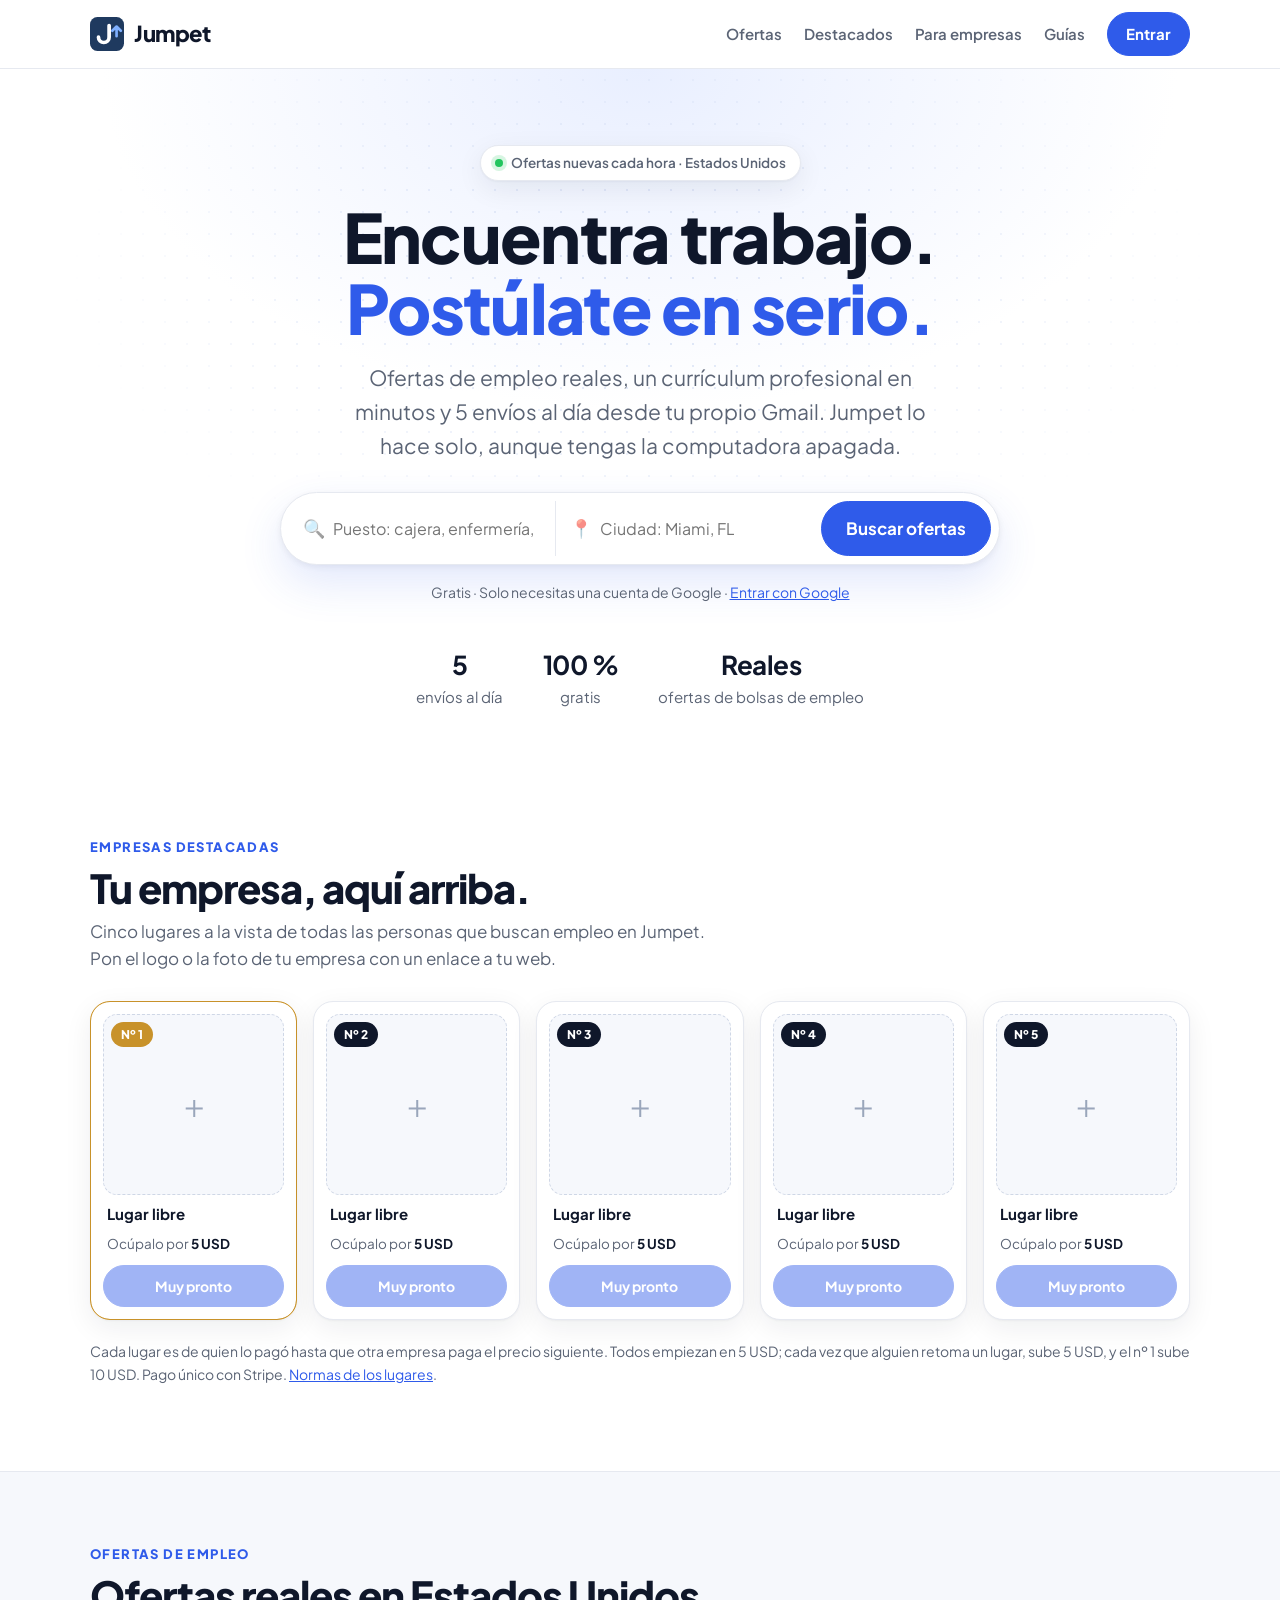
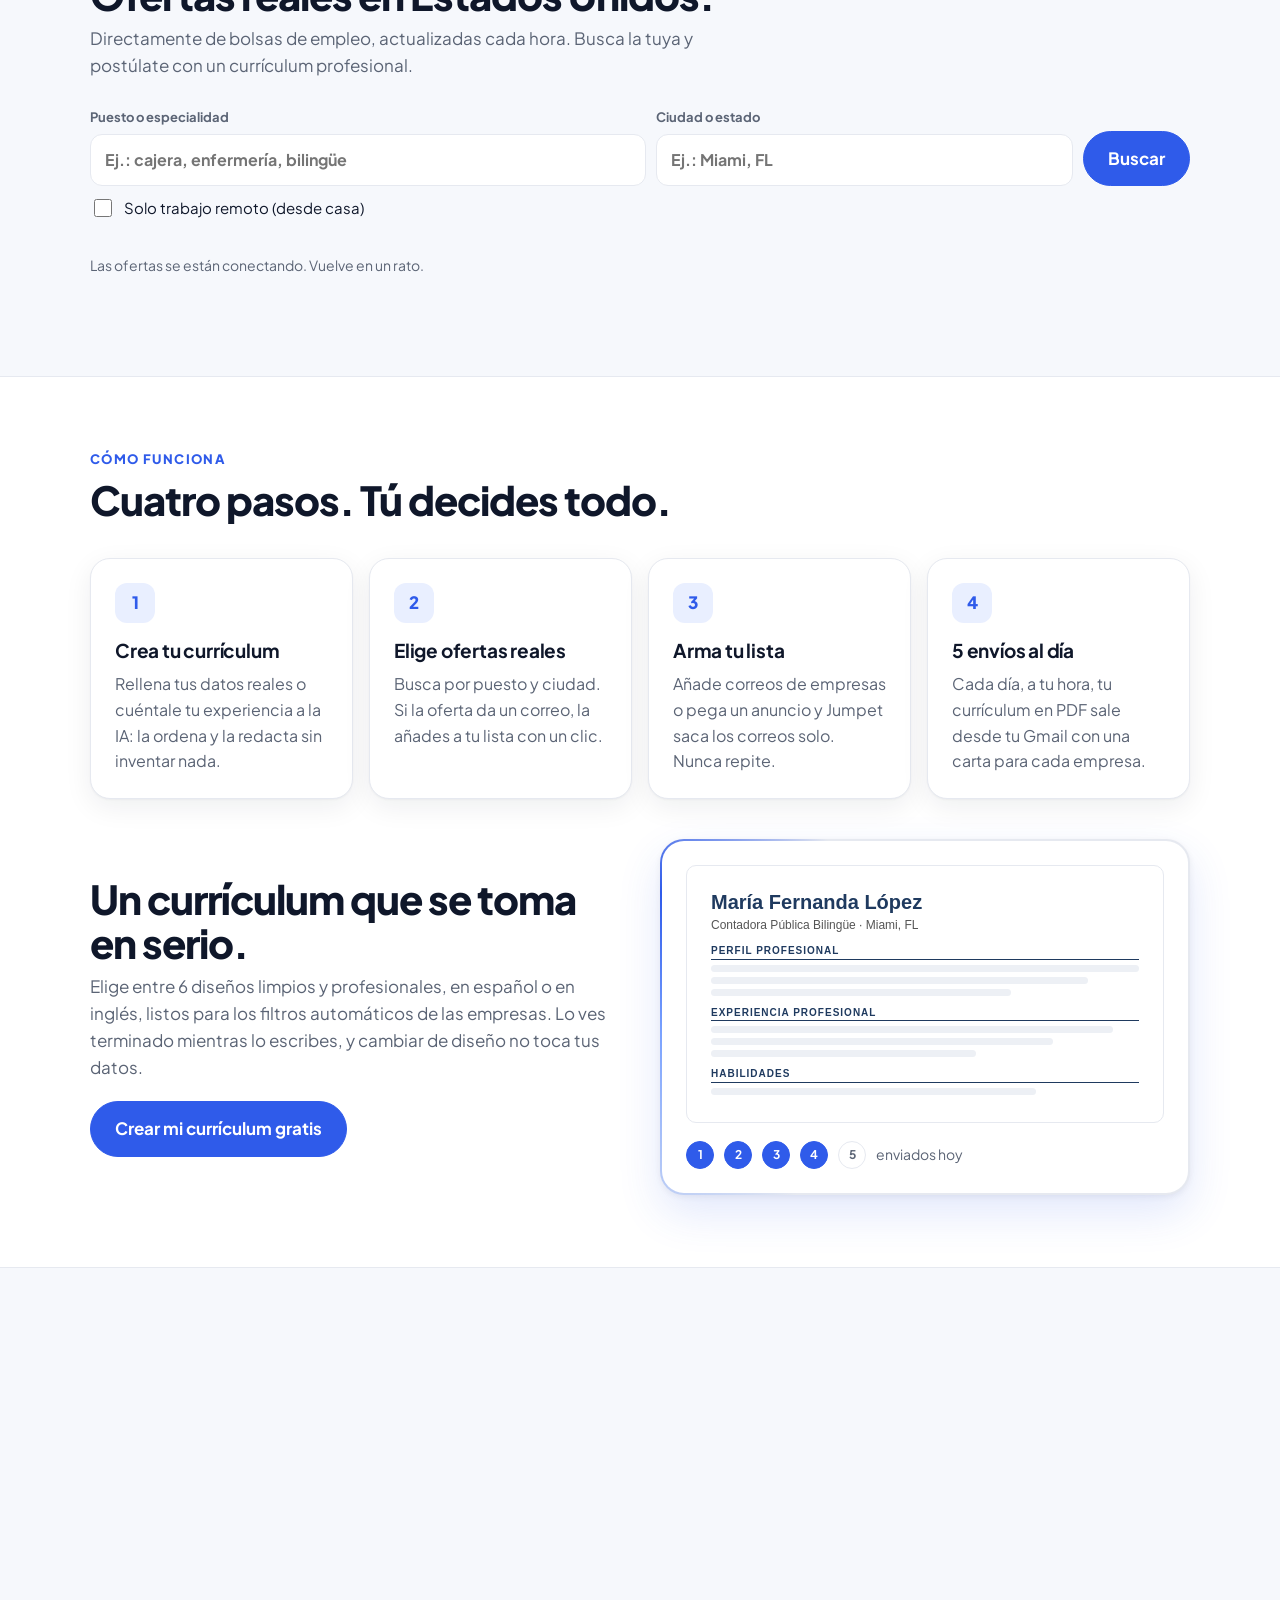
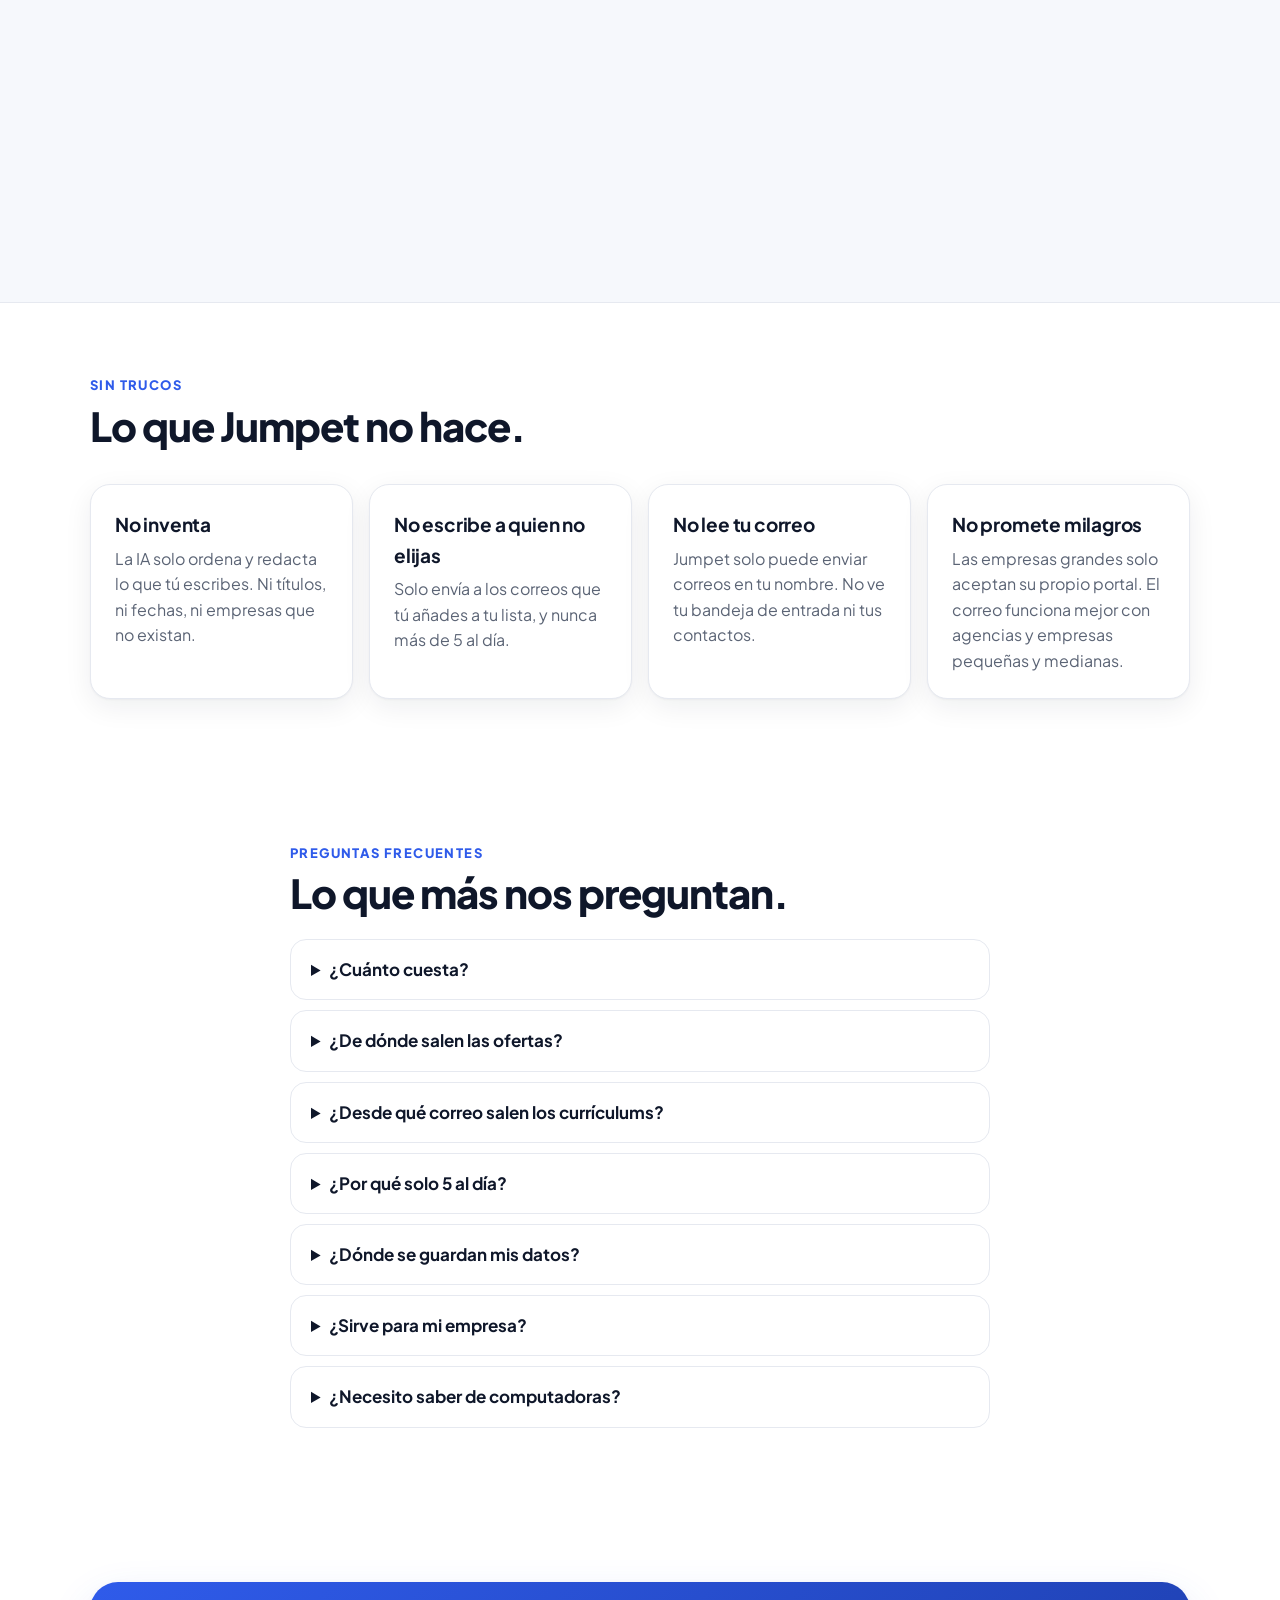
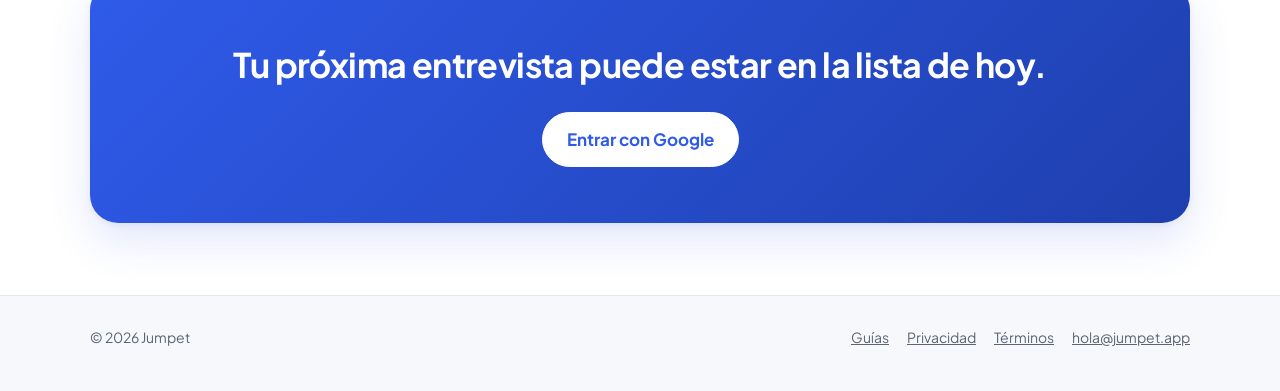
==== commit fa1c7aa1: "Vuelve el modo empresa: sección Para empresas, guía de empresas, términos y privacidad; 6 diseños de" ====
--- a/index.html
+++ b/index.html
@@ -23,8 +23,8 @@
   <a class="marca" href="./"><img src="logo.svg" alt="" width="34" height="34">Jumpet</a>
   <nav>
     <a class="ocultable" href="#ofertas">Ofertas</a>
-    <a class="ocultable" href="#destacados">Empresas</a>
-    <a class="ocultable" href="#como">Cómo funciona</a>
+    <a class="ocultable" href="#destacados">Destacados</a>
+    <a class="ocultable" href="#para-empresas">Para empresas</a>
     <a class="ocultable" href="guias.html">Guías</a>
     <a class="boton" href="app.html">Entrar</a>
   </nav>
@@ -84,7 +84,7 @@
   <div class="muestra">
     <div>
       <h2>Un currículum que se toma en serio.</h2>
-      <p class="intro" style="margin-bottom:20px">Diseño limpio y profesional, en español o en inglés, listo para los filtros automáticos de las empresas. Lo ves terminado mientras lo escribes.</p>
+      <p class="intro" style="margin-bottom:20px">Elige entre 6 diseños limpios y profesionales, en español o en inglés, listos para los filtros automáticos de las empresas. Lo ves terminado mientras lo escribes, y cambiar de diseño no toca tus datos.</p>
       <a class="boton" href="app.html">Crear mi currículum gratis</a>
     </div>
     <div class="encuadre" aria-hidden="true"><div class="dentro">
@@ -99,7 +99,22 @@
   </div>
 </div></section>
 
-<section class="bloque gris"><div class="envoltura aparece">
+<section class="bloque gris" id="para-empresas"><div class="envoltura aparece">
+  <div class="cabeza"><div>
+    <span class="antetitulo">Para empresas</span>
+    <h2>¿Tienes una empresa? Busca trabajos para ella.</h2>
+    <p class="intro">Cambia al modo empresa y Jumpet prepara la presentación de tu negocio en lugar de un currículum, y te ayuda a ofrecer tus servicios a clientes posibles.</p>
+  </div></div>
+  <div class="rejilla">
+    <div class="tarjeta"><span class="num">1</span><h3>Presentación en PDF</h3><p>Qué hacen, servicios, trabajos realizados, licencias y seguros, con los mismos 6 diseños.</p></div>
+    <div class="tarjeta"><span class="num">2</span><h3>Clientes y proyectos</h3><p>Busca clientes posibles, proyectos y licitaciones abiertas y empresas que subcontratan en tu zona.</p></div>
+    <div class="tarjeta"><span class="num">3</span><h3>Una carta que cumple la ley</h3><p>Con tu dirección postal y la opción de darse de baja, como pide la ley de correo comercial en EE. UU.</p></div>
+    <div class="tarjeta"><span class="num">4</span><h3>5 envíos al día</h3><p>Desde el Gmail de tu empresa, pocos y bien elegidos, para no acabar en spam.</p></div>
+  </div>
+  <p class="regla"><a href="conseguir-clientes-por-correo.html">Guía: cómo conseguir trabajos para tu empresa por correo</a></p>
+</div></section>
+
+<section class="bloque"><div class="envoltura aparece">
   <div class="cabeza"><div>
     <span class="antetitulo">Sin trucos</span>
     <h2>Lo que Jumpet no hace.</h2>
@@ -120,6 +135,7 @@
   <details><summary>¿Desde qué correo salen los currículums?</summary><p>Desde tu propio Gmail, el de la cuenta con la que entras. Las respuestas de las empresas te llegan a ti directamente.</p></details>
   <details><summary>¿Por qué solo 5 al día?</summary><p>Porque enviar muchos correos de golpe hace que acaben en la carpeta de spam y daña la reputación de tu cuenta. Cinco envíos bien elegidos funcionan mejor que cincuenta al azar.</p></details>
   <details><summary>¿Dónde se guardan mis datos?</summary><p>En los servidores de Google, ligados a tu cuenta. No los vendemos ni los compartimos, y puedes borrarlos todos con un botón dentro de la aplicación. Lo explicamos en la <a href="privacidad.html">política de privacidad</a>.</p></details>
+  <details><summary>¿Sirve para mi empresa?</summary><p>Sí. Dentro de la aplicación eliges «Tengo una empresa y busco trabajos» y Jumpet prepara la presentación de tu negocio y la carta de servicios, con tu dirección y la opción de darse de baja que pide la ley.</p></details>
   <details><summary>¿Necesito saber de computadoras?</summary><p>No. Si sabes usar Gmail, sabes usar Jumpet.</p></details>
 </div></section>
 
